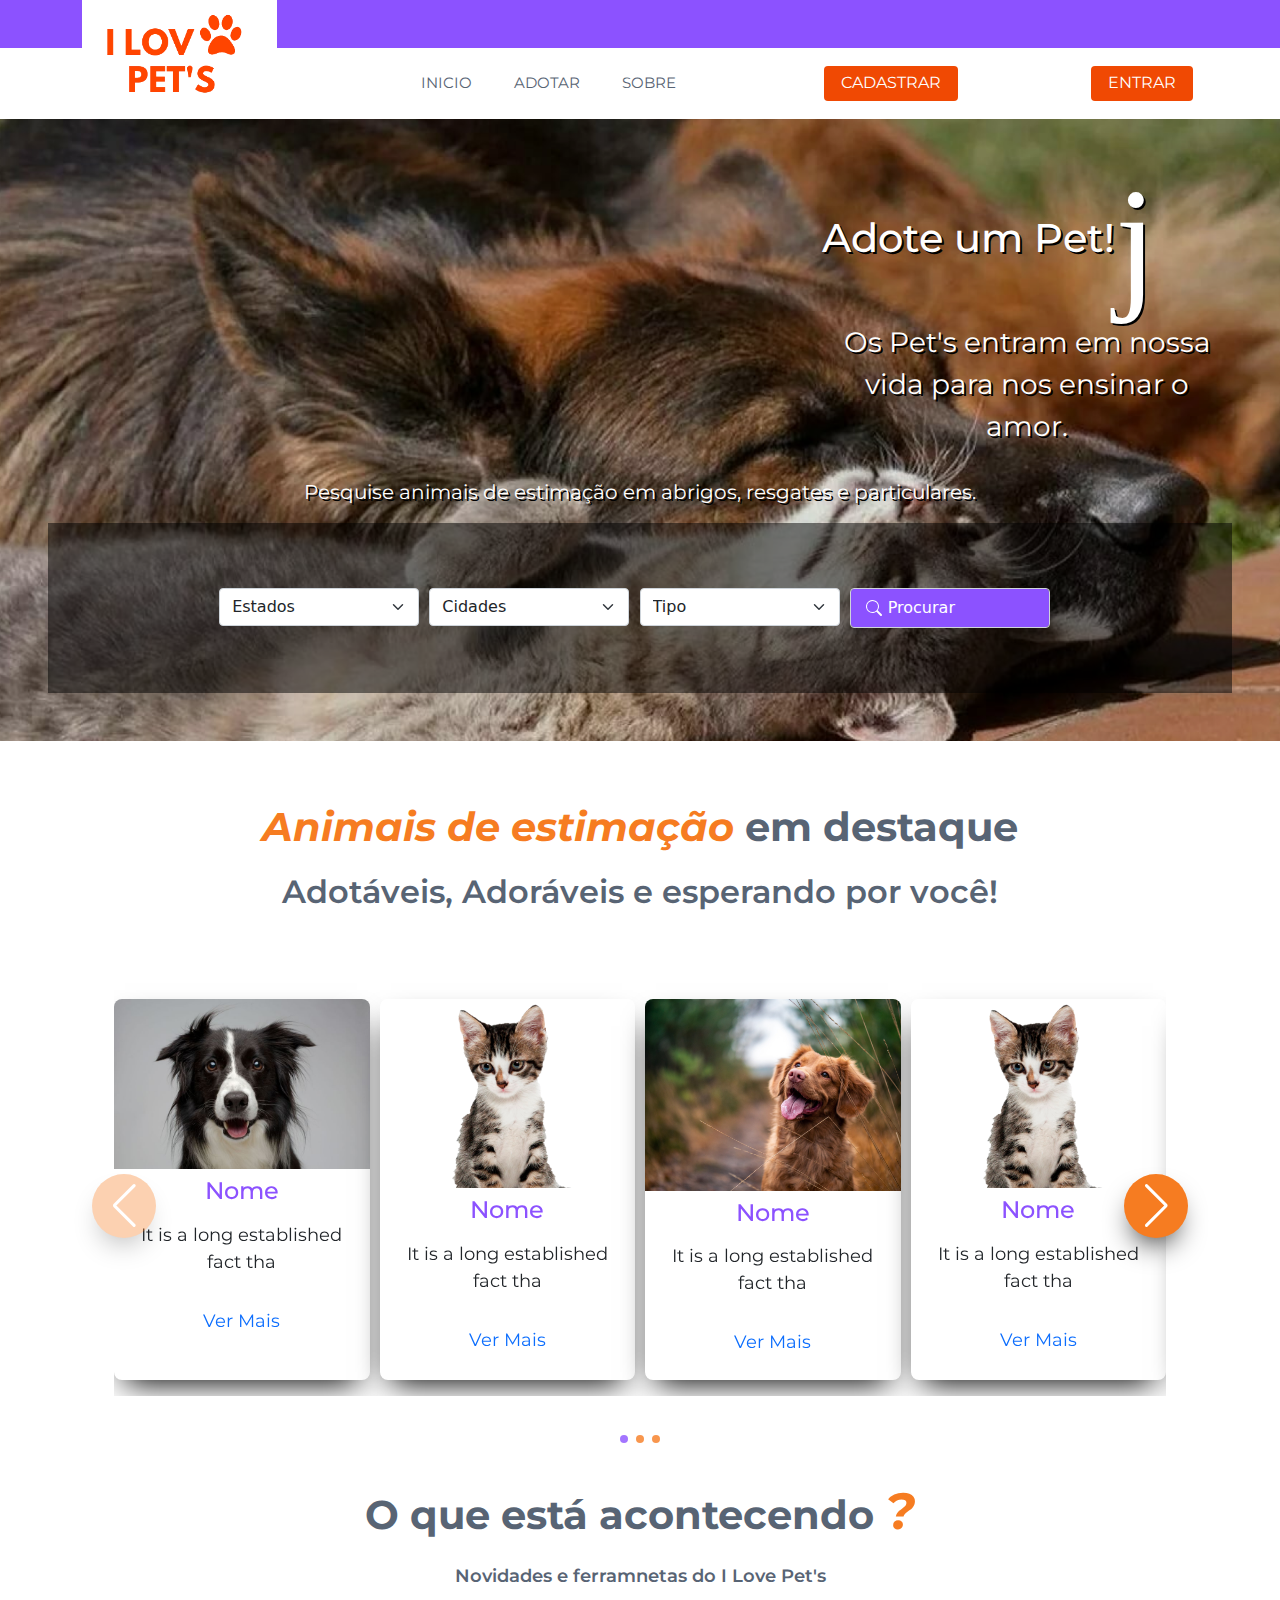
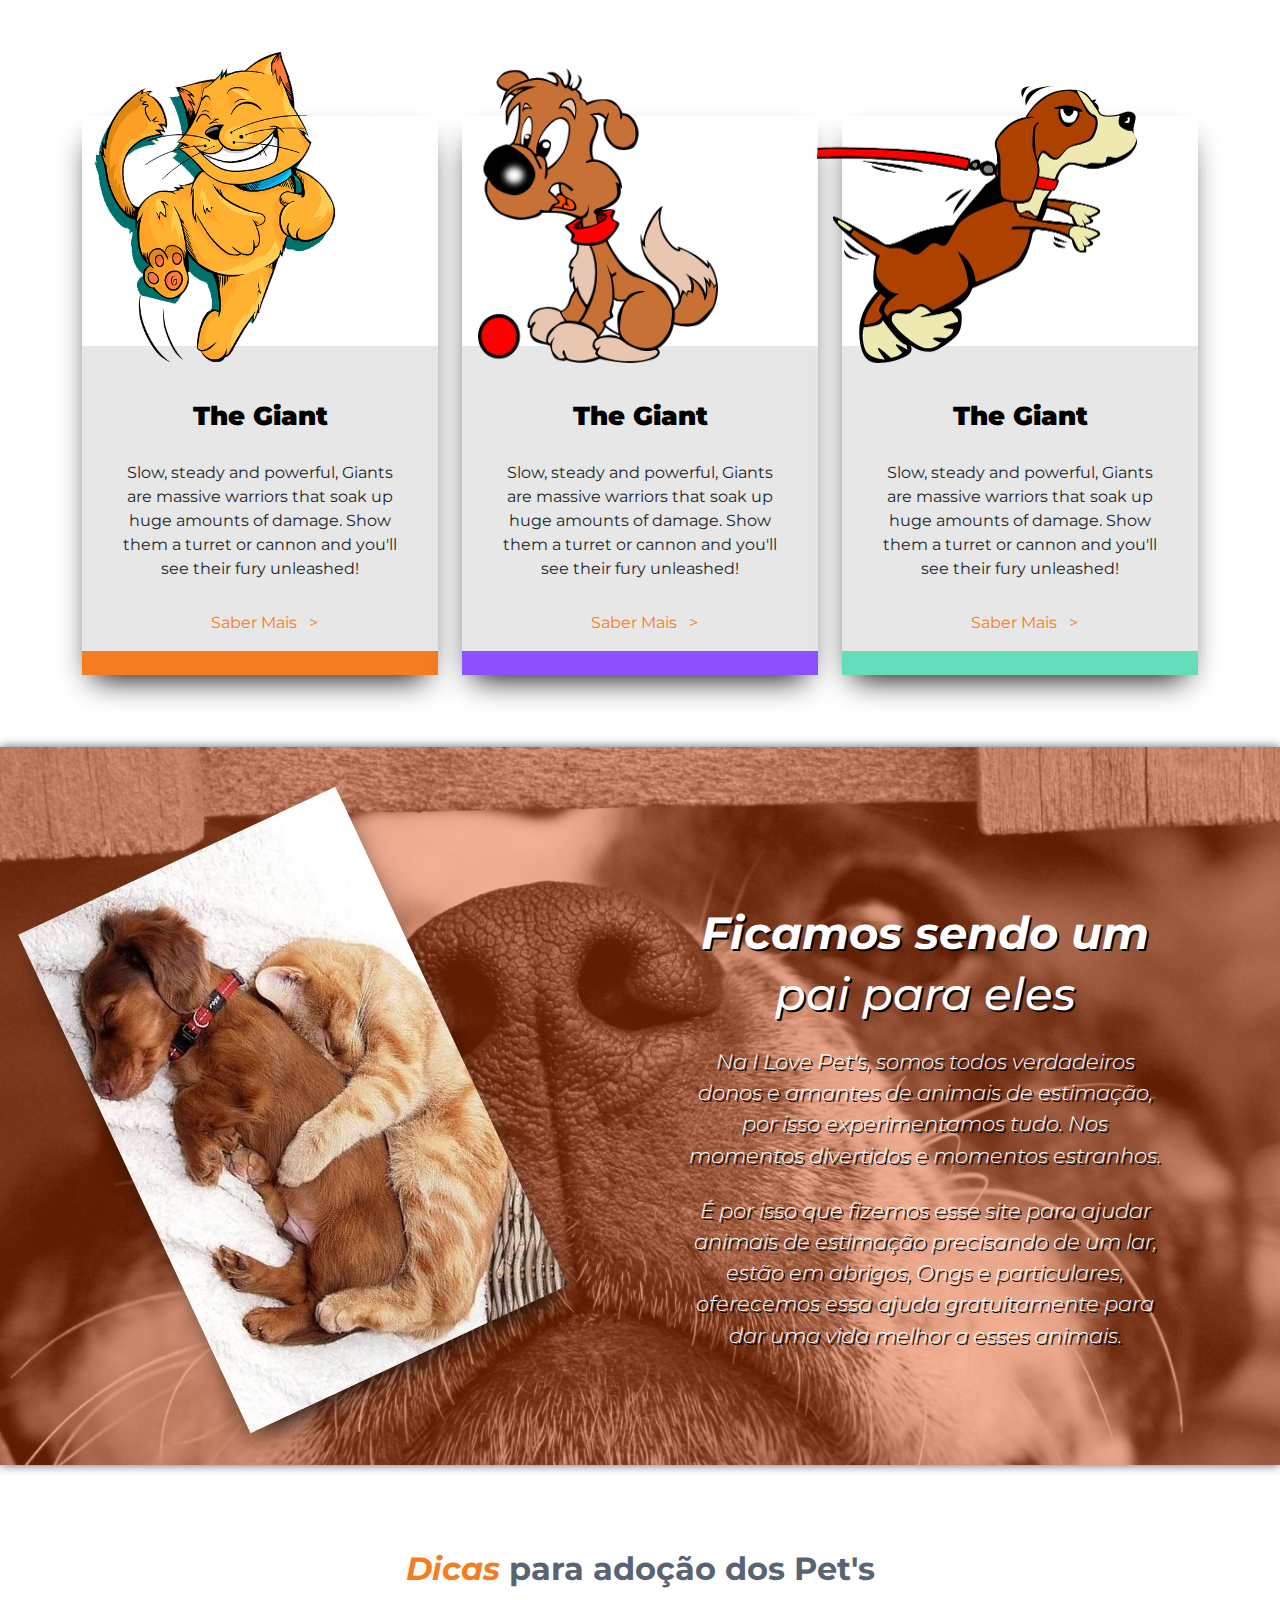
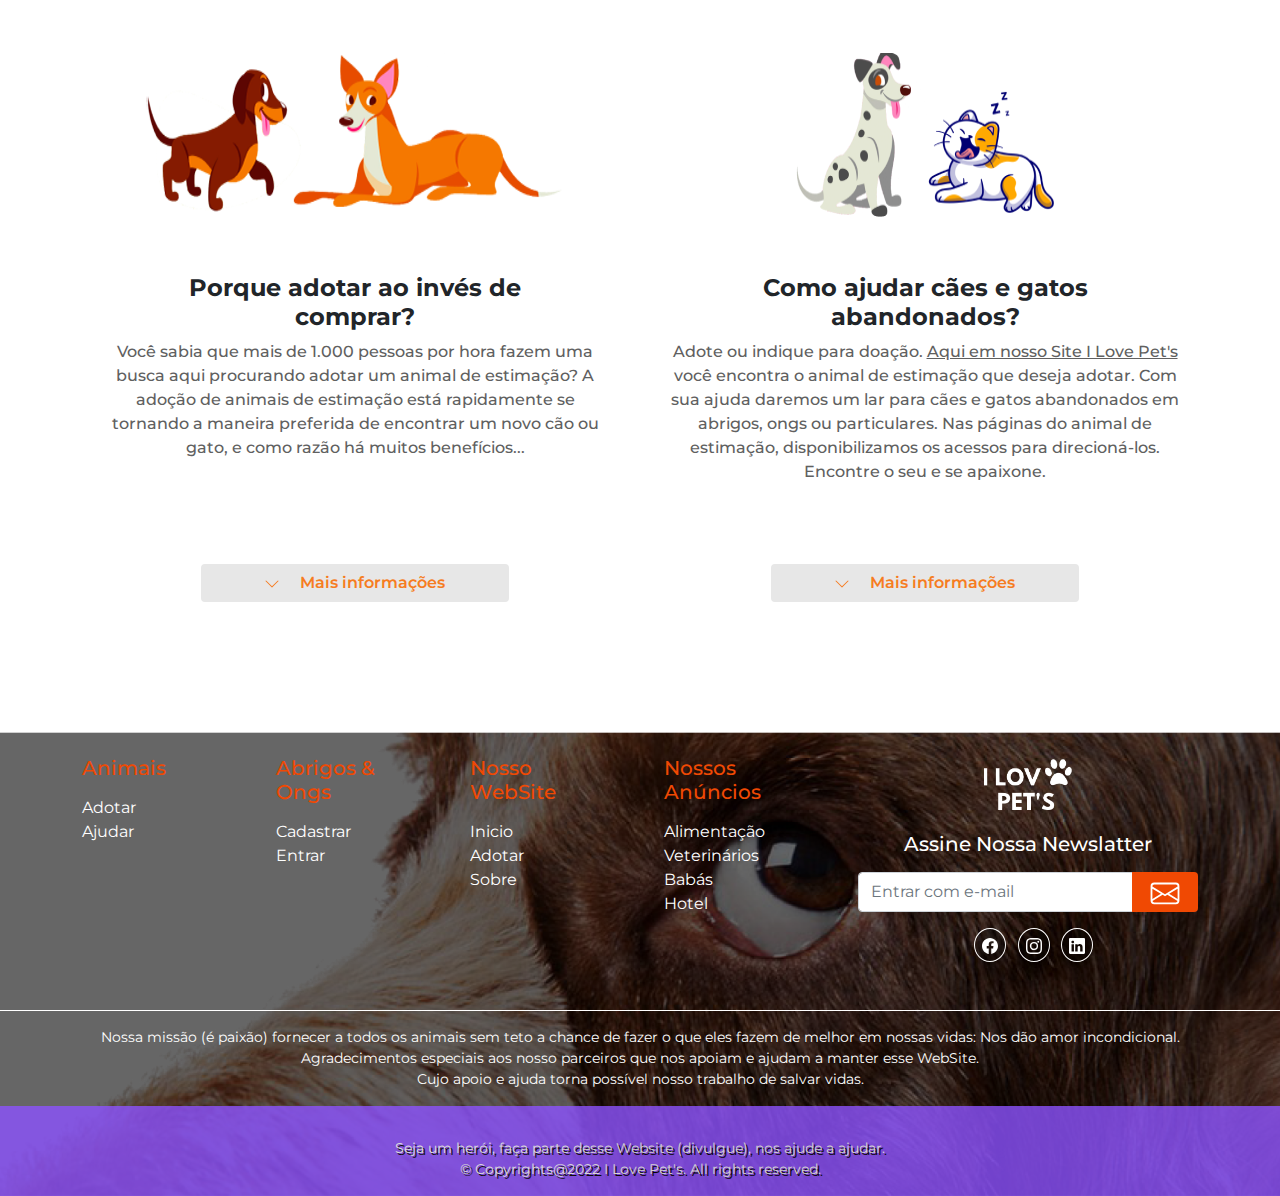
==== index.html @ 6ea749d3 "image backgraund banner-inf" ====
<!DOCTYPE html>
<html lang="pt-br">
<head>
    <meta charset="UTF-8">
    <meta http-equiv="X-UA-Compatible" content="IE=edge">
    <meta name="viewport" content="width=device-width, initial-scale=1.0">
    <title>Pet I Love</title>
    <link rel="stylesheet" href="./css/bootstrap.css">
    <link rel="stylesheet" href="./swiper-css/swiper-bundle.min.css">
    <link rel="stylesheet" href="./scss/adote.css">
    
</head>

<body>
    <div class="top-menu">
        <div class="menu">
            <div class="container container-menu">
                <a class="logo" href="">
                    <img class="img" src="./imagem/nav-img/logocor.png" alt="Pet's Love">
                </a>
    
                <ul class="nav nav-menu">
                    <li class="nav-item">
                        <a class="nav-link" href="index.html">INICIO</a>
                    </li>
                    <li class="nav-item">
                        <a class="nav-link" href="adotar.html">ADOTAR</a>
                    </li>
                    <li class="nav-item">
                        <a class="nav-link" href="about.html">SOBRE</a>
                    </li>
                </ul>
                <ul class="btn-cadastrar nav nav-login">
                    <li class="nav-item">
                        <a class="nav-link btn-e btn" href="sign-uplogin.html">
                            CADASTRAR
                        </a>
                    </li>
                </ul>
    
                <ul class="nav nav-login">
                    <li class="nav-item">
                        <a class="nav-link btn-e btn" href="in-sign.html">
                            <span class="icon text">
                                <svg xmlns="http://www.w3.org/2000/svg" width="16" height="16" fill="currentColor" class="bi bi-person-fill" viewBox="0 0 16 16">
                                    <path d="M3 14s-1 0-1-1 1-4 6-4 6 3 6 4-1 1-1 1H3zm5-6a3 3 0 1 0 0-6 3 3 0 0 0 0 6z"/>
                                  </svg>
                            </span>ENTRAR
                        </a>
                    </li>
                    <li class="nav-item nav-item-menu-mobile">
                        <button class="btn-sidebar btn btn-primary" type="button" data-bs-toggle="offcanvas" data-bs-target="#MainMenuMobile" aria-controls="MainMenuMobile">
                            <svg xmlns="http://www.w3.org/2000/svg" width="16" height="16" fill="currentColor" class="bi bi-list" viewBox="0 0 16 16">
                                <path fill-rule="evenodd" d="M2.5 12a.5.5 0 0 1 .5-.5h10a.5.5 0 0 1 0 1H3a.5.5 0 0 1-.5-.5zm0-4a.5.5 0 0 1 .5-.5h10a.5.5 0 0 1 0 1H3a.5.5 0 0 1-.5-.5zm0-4a.5.5 0 0 1 .5-.5h10a.5.5 0 0 1 0 1H3a.5.5 0 0 1-.5-.5z"/>
                            </svg>
                        </button>
                    </li>
                </ul>
            </div>
        </div>
    </div>

    <div class="offcanvas offcanvas-start" tabindex="-1" id="MainMenuMobile" aria-labelledby="MainMenuMobileLabel">
        <div class="offcanvas-header">
          <h5 class="offcanvas-title" id="MainMenuMobileLabel">
            <a class="logo" href="">
                <img class="sidebar-img" src="./imagem/nav-img/logocor.png" alt="Pet's Love">
            </a>
          </h5>
          <button type="button" class="btn-close" data-bs-dismiss="offcanvas" aria-label="Close"></button>
        </div>
        <div class="sidebar-nav">
            <nav class="navbar nav-sidebar">
                <div class="container-sidebar">
                    <ul class="sidebar-menu">
                        <li><a class="dropdown-item" href="index.html">INICIO</a></li>
                        <li><a class="dropdown-item" href="adotar.html">ADOTAR</a></li>
                        <li><a class="dropdown-item" href="about.html">SOBRE</a></li>
                        <li><a class="dropdown-item" href="in-sign.html">ENTRAR</a></li>    
                    </ul>
                </div>
            </nav>
        </div> 
    </div>

    <div class="banner-top container-fluid p-5 jumbotron text-center" style="background-image: url('./imagem/banner-top-img/background-banner-top.png');"> 
        <div class="banner-top-title">
            <div class="title-top">
                <div class="banner-title">
                    <h1>Adote um Pet!</h1>
                </div>
                <div class="dog">
                    j
                </div>
            </div>
            <div class="banner-text">
                <p>Os Pet's entram em nossa <br> vida para nos ensinar o amor.</p>
            </div>
        </div>
        <div class="banner-top-msg">
            <p>Pesquise animais de estimação em abrigos, resgates e particulares.</p>
        </div>
        <div class="banner-top-nav-pesquisa">
            <form class="form-inline my-2 my-lg-0">  
                <div class="banner-top-buttom input-group">
                    <div class="select">
                        <select class="form-select" aria-label="Default select example">
                            <option selected>Estados</option>
                            <option value="1">One</option>
                            <option value="2">Two</option>
                            <option value="3">Three</option>
                        </select>
                    </div>
                    <div class="select">
                        <select class="form-select" aria-label="Default select example">
                            <option selected>Cidades</option>
                            <option value="1">One</option>
                            <option value="2">Two</option>
                            <option value="3">Three</option>
                        </select>
                    </div>
                    <div class="select">
                        <select class="form-select" aria-label="Default select example">
                            <option selected>Tipo</option>
                            <option value="1">One</option>
                            <option value="2">Two</option>
                            <option value="3">Three</option>
                        </select>    
                    </div> 
                    <div class="select">
                        <div class="search">
                            <i class="fa fa-search">
                                <svg xmlns="http://www.w3.org/2000/svg" width="16" height="16" fill="currentColor" class="bi bi-search" viewBox="0 0 16 16">
                                <path d="M11.742 10.344a6.5 6.5 0 1 0-1.397 1.398h-.001c.03.04.062.078.098.115l3.85 3.85a1 1 0 0 0 1.415-1.414l-3.85-3.85a1.007 1.007 0 0 0-.115-.1zM12 6.5a5.5 5.5 0 1 1-11 0 5.5 5.5 0 0 1 11 0z"/>
                                </svg>
                            </i>
                            <input type="text color-text" class="form-control search-input" placeholder="Procurar">
                        </div>  
                    </div>       
                </div>
            </form>
        </div>       
    </div>

    <main class="main-carousel">
        <div class="container">
            <div class="carousel-title-top">
                <span class="carousel-color-one">Animais de estimação 
                    <span class="carousel-color-two">em destaque</span>
                </span>
                <h2 class="carousel-color-three">Adotáveis, Adoráveis e esperando por você!</h2>
            </div>
            <div class="container-carousel">
                <div class="swiper-container">
                    <div class="swiper-wrapper">
                        <div class="swiper-slide">
                            <div class="card-image">
                                <img src="./imagem/carousel-img/doo.jpg" alt="">
                            </div>
                            <div class="card-description">
                                <div class="card-title">
                                    <h4>Nome</h4>
                                </div>
                                <div class="card-text">
                                    <p>It is a long established fact tha</p>
                                </div>
                                <div class="card-link">
                                    <a href="detail-dog.html">Ver Mais</a>
                                </div>
                            </div>
                        </div>
                        <div class="swiper-slide">
                            <div class="card-image">
                                <img src="./imagem/carousel-img/gatito.png" alt="">
                            </div>
                            <div class="card-description">
                                <div class="card-title">
                                    <h4>Nome</h4>
                                </div>
                                <div class="card-text">
                                    <p>It is a long established fact tha</p>
                                </div>
                                <div class="card-link">
                                    <a href="detail-dog.html">Ver Mais</a>
                                </div>
                            </div>
                        </div>
                        <div class="swiper-slide">
                            <div class="card-image">
                                <img src="./imagem/carousel-img/jamie.jpg" alt="">
                            </div>
                            <div class="card-description">
                                <div class="card-title">
                                    <h4>Nome</h4>
                                </div>
                                <div class="card-text">
                                    <p>It is a long established fact tha</p>
                                </div>
                                <div class="card-link">
                                    <a href="detail-dog.html">Ver Mais</a>
                                </div>
                            </div>
                        </div>
                        <div class="swiper-slide">
                            <div class="card-image">
                                <img src="./imagem/carousel-img/gatito.png" alt="">
                            </div>
                            <div class="card-description">
                                <div class="card-title">
                                    <h4>Nome</h4>
                                </div>
                                <div class="card-text">
                                    <p>It is a long established fact tha</p>
                                </div>
                                <div class="card-link">
                                    <a href="detail-dog.html">Ver Mais</a>
                                </div>
                            </div>
                        </div>
                        <div class="swiper-slide">
                            <div class="card-image">
                                <img src="./imagem/carousel-img/doo.jpg" alt="">
                            </div>
                            <div class="card-description">
                                <div class="card-title">
                                    <h4>Nome</h4>
                                </div>
                                <div class="card-text">
                                    <p>It is a long established fact tha</p>
                                </div>
                                <div class="card-link">
                                    <a href="detail-dog.html">Ver Mais</a>
                                </div>
                            </div>
                        </div>
                        <div class="swiper-slide">
                            <div class="card-image">
                                <img src="./imagem/carousel-img/gatito.png" alt="">
                            </div>
                            <div class="card-description">
                                <div class="card-title">
                                    <h4>Nome</h4>
                                </div>
                                <div class="card-text">
                                    <p>It is a long established fact tha</p>
                                </div>
                                <div class="card-link">
                                    <a href="detail-dog.html">Ver Mais</a>
                                </div>
                            </div>
                        </div>
                    </div>
                <div class="swiper-pagination"></div>
                <div class="swiper-button-next">
                    <i class="fas fa-chevron-circle-right arrow-icon"></i>
                </div>
                <div class="swiper-button-prev">
                    <i class="fas fa-chevron-circle-left arrow-icon"></i>
                </div>
                </div>
            </div>
        </div>
    </main>

    <div class="container-blog container-fluid">
        <div class="blog-titles container-sm">
            <span class="blog-text-one card-title">O que está acontecendo 
                <span class="blog-text-two">?</span>
            </span>
            <h2 class="blog-text-three card-title">Novidades e ferramnetas do I Love Pet's</h2>
        </div>
        
        <div class="container">
            <div class="row d-flex justify-content-center">
                <div class="col-12 col-sm-6 col-md-4">
                    <div class="wrapper">
                      <div class="card_g card border-0">
                        <div class="card__image card__image-one">
                            <img src="./imagem/blog-img/catttt.png" alt="" />
                        </div>
                        <div class="card-body">
                            <div class="card-name card-title">The Giant</div>
                            <div class="card-description card-text">
                              Slow, steady and powerful, Giants are massive warriors that soak up huge amounts of damage. Show them a turret or cannon and you'll see their fury unleashed!
                            </div>
                            <div class="card-link">
                                <a href="">Saber Mais</a>
                                <a href="">></a>
                            </div>
                        </div>
                        <div class="blog-footer-one"></div>
                      </div>
                    </div>
                </div>
                <div class="col-12 col-sm-6 col-md-4">
                    <div class="wrapper">
                      <div class="card_g card border-0">
                        <div class="card__image card__image-two">
                            <img src="./imagem/blog-img/dogbol.png" alt="" />
                        </div>
                        <div class="card-body">
                            <div class="card-name card-title">The Giant</div>
                            <div class="card-description card-text">
                              Slow, steady and powerful, Giants are massive warriors that soak up huge amounts of damage. Show them a turret or cannon and you'll see their fury unleashed!
                            </div>
                            <div class="card-link">
                                <a href="">Saber Mais</a> 
                                <a href="">></a>
                            </div>
                        </div>
                        <div class="blog-footer-two"></div>
                      </div>
                    </div>
                </div>
                <div class="col-12 col-sm-6 col-md-4">
                    <div class="wrapper">
                      <div class="card_g card border-0">
                        <div class="card__image card__image-three">
                            <img src="./imagem/blog-img/dogpass.png" alt="" />
                        </div>
                        <div class="card-body">
                            <div class="card-name card-title">The Giant</div>
                            <div class="card-description card-text">
                              Slow, steady and powerful, Giants are massive warriors that soak up huge amounts of damage. Show them a turret or cannon and you'll see their fury unleashed!
                            </div>
                            <div class="card-link">
                                <a href="">Saber Mais</a>
                                <a href="">></a>
                            </div>
                        </div>
                        <div class="blog-footer-three"></div>
                      </div>
                    </div>
                </div>
            </div>        
        </div>
    </div>

    <div class="bannerinf container-fluid" style="background-image: url('./imagem/bannerinf-img/Group-2.png');">
        <div class="container">
            <div class="row">
                <div class="col-6 p-5">
                    <img src="./imagem/bannerinf-img/dog-catt.jpg" class="bannerinf-img img-fluid" alt="">
                </div>
                <div class="text-right col-6 p-5">
                    <h1 class="text-h1">Ficamos sendo um</h1>
                    <h2 class="text-h2">pai para eles</h2>
                    <p class="text-p">Na I Love Pet's, somos todos verdadeiros donos e
                        amantes de animais de estimação, por isso experimentamos tudo. 
                        Nos momentos divertidos e momentos estranhos.
                    </p>
                    <p class="text-p">É por isso que fizemos esse site para ajudar
                        animais de estimação precisando de um lar, estão em abrigos,
                        Ongs e particulares, oferecemos essa ajuda gratuitamente para dar
                        uma vida melhor a esses animais.
                    </p>
                </div>
            </div>
        </div>
    </div>

    <!--dicas-->
    <div class="page-dicas container-fluid">
        <div class="container">
            <div class="dicas-title">
                <span class="dicas-color-one">Dicas 
                    <span class="dicas-color-two">para adoção dos Pet's</span>
                </span>
            </div>
            <div class="row">
                <div class="dicas-card col-sm-6">
                    <div class="card border-0">
                        <div class="div-images">
                            <img src="./imagem/dicas/img-dicas-one.png" class="div-image card-img-top" alt="...">
                        </div>
                      <div class="card-body text-center">
                        <h5 class="card-title text-center">Porque adotar ao invés de<br> comprar?</h5>
                        <p class="card-text text-center">Você sabia que mais de 1.000 pessoas por hora
                             fazem uma busca aqui procurando adotar um animal de estimação? A adoção
                              de animais de estimação está rapidamente se tornando a maneira preferida de encontrar um novo cão 
                             ou gato, e como razão há muitos benefícios...
                        </p>
                        <button type="button" class="dicas-btn btn gap-2 col-6 mx-auto">
                            <span class="btn-label">
                                <i class="bi bi-chevron-down">
                                    <svg xmlns="http://www.w3.org/2000/svg" width="16" height="16" fill="currentColor" class="bi bi-chevron-down" viewBox="0 0 16 16">
                                        <path fill-rule="evenodd" d="M1.646 4.646a.5.5 0 0 1 .708 0L8 10.293l5.646-5.647a.5.5 0 0 1 .708.708l-6 6a.5.5 0 0 1-.708 0l-6-6a.5.5 0 0 1 0-.708z"/>
                                    </svg>
                                </i>
                            </span>
                            Mais informações
                        </button>
                      </div>
                    </div>
                </div>
                <div class="dicas-card col-sm-6">
                  <div class="card border-0">
                    <div class="div-images">
                        <img src="./imagem/dicas/img-dicas-two.png" class="div-image card-img-top" alt="...">
                    </div>
                    <div class="card-body text-center">
                      <h5 class="card-title text-center">Como ajudar cães e gatos<br> abandonados?</h5>
                      <p class="card-text text-center">Adote ou indique para doação. <u>Aqui em nosso Site 
                        I Love Pet's</u> você encontra o animal de estimação que deseja adotar. Com sua
                        ajuda daremos um lar para cães e gatos abandonados em abrigos, ongs ou particulares.
                         Nas páginas do animal de estimação, disponibilizamos os acessos para direcioná-los.
                         Encontre o seu e se apaixone.
                      </p>
                      <button type="button" class="dicas-btn btn gap-2 col-6 mx-auto">
                            <span class="btn-label">
                                <i class="bi bi-chevron-down">
                                    <svg xmlns="http://www.w3.org/2000/svg" width="16" height="16" fill="currentColor" class="bi bi-chevron-down" viewBox="0 0 16 16">
                                        <path fill-rule="evenodd" d="M1.646 4.646a.5.5 0 0 1 .708 0L8 10.293l5.646-5.647a.5.5 0 0 1 .708.708l-6 6a.5.5 0 0 1-.708 0l-6-6a.5.5 0 0 1 0-.708z"/>
                                    </svg>
                                </i>
                            </span>
                            Mais informações
                      </button>
                    </div>
                  </div>
                </div>
            </div>
        </div>
    </div>

    <!--footer-->
    <footer class="footer-container container-fluid">
        <div class="container py-4">
            <div class="row gy-4 gx-5">
                <div class="col-lg-2 col-md-6 col-sm col">
                    <h5 class="footer-text-white mb-3">Animais</h5>
                    <ul class="list-unstyled text-muted">
                        <li><a href="adotar.html" class="text-decoration-none">Adotar</a></li>
                        <li><a href="#" class="text-decoration-none">Ajudar</a></li>
                    </ul>
                </div>
                <div class="col-lg-2 col-md-6 col-sm col">
                    <h5 class="footer-text-white mb-3">Abrigos & Ongs</h5>
                    <ul class="list-unstyled text-muted">
                        <li><a href="sign-uplogin.html" class="text-decoration-none">Cadastrar</a></li>
                        <li><a href="in-sign.html" class="text-decoration-none">Entrar</a></li>
                    </ul>
                </div>
                <div class="col-lg-2 col-md-6 col-sm col">
                    <h5 class="footer-text-white mb-3">Nosso WebSite</h5>
                    <ul class="list-unstyled text-muted">
                        <li><a href="index.html" class="text-decoration-none">Inicio</a></li>
                        <li><a href="adotar.html" class="text-decoration-none">Adotar</a></li>
                        <li><a href="about.html" class="text-decoration-none">Sobre</a></li>
                    </ul>
                </div>
                <div class="col-lg-2 col-md-6 col-sm col">
                    <h5 class="footer-text-white mb-3">Nossos Anúncios</h5>
                    <ul class="list-unstyled text-muted">
                        <li><a href="#" class="text-decoration-none">Alimentação</a></li>
                        <li><a href="#" class="text-decoration-none">Veterinários</a></li>
                        <li><a href="#" class="text-decoration-none">Babás</a></li>
                        <li><a href="#" class="text-decoration-none">Hotel</a></li>
                    </ul>
                </div>
                <div class="Newsletter col-lg-4 col-md-6">
                    <div class="text-center">
                        <a class="logo" href="">
                            <img class="newsletter-logo img" src="./imagem/footer/logo.png" alt="Pet's Love">
                        </a>
                        <h5 class="text-h5-newsletter text-white mb-3">Assine Nossa Newslatter</h5>
                    </div>
                    <form action="#">
                        <div class="input-group mb-3">
                            <input class="form-control" type="text" placeholder="Entrar com e-mail" aria-label="Entrar com e-mail" aria-describedby="button-addon2">
                            <button class="btn footer-btn-primary" id="button-addon2" type="button"><i class="icon-envelope bi bi-envelope"><svg xmlns="http://www.w3.org/2000/svg" width="16" height="16" fill="currentColor" class="bi bi-envelope" viewBox="0 0 16 16">
                                <path d="M0 4a2 2 0 0 1 2-2h12a2 2 0 0 1 2 2v8a2 2 0 0 1-2 2H2a2 2 0 0 1-2-2V4Zm2-1a1 1 0 0 0-1 1v.217l7 4.2 7-4.2V4a1 1 0 0 0-1-1H2Zm13 2.383-4.708 2.825L15 11.105V5.383Zm-.034 6.876-5.64-3.471L8 9.583l-1.326-.795-5.64 3.47A1 1 0 0 0 2 13h12a1 1 0 0 0 .966-.741ZM1 11.105l4.708-2.897L1 5.383v5.722Z"/>
                              </svg></i>
                            </button>
                        </div>
                    </form>
                    <section class="row mb-4">
                        <div class="d-flex align-items-center justify-content-center ">
                            <!-- Facebook -->
                            <div class="btn-social d-flex justify-content-center">
                                <a class="m-1" href="#!" role="button"
                                  ><i class="bi bi-facebook"><svg xmlns="http://www.w3.org/2000/svg" width="16" height="16" fill="currentColor" class="bi bi-facebook" viewBox="0 0 16 16">
                                    <path d="M16 8.049c0-4.446-3.582-8.05-8-8.05C3.58 0-.002 3.603-.002 8.05c0 4.017 2.926 7.347 6.75 7.951v-5.625h-2.03V8.05H6.75V6.275c0-2.017 1.195-3.131 3.022-3.131.876 0 1.791.157 1.791.157v1.98h-1.009c-.993 0-1.303.621-1.303 1.258v1.51h2.218l-.354 2.326H9.25V16c3.824-.604 6.75-3.934 6.75-7.951z"/>
                                  </svg></i>
                                </a>
                            </div>
                            <!-- Instagram -->
                            <div class="btn-social d-flex justify-content-center">
                                <a class="m-1" href="#!" role="button"
                                  ><i class="bi bi-instagram"><svg xmlns="http://www.w3.org/2000/svg" width="16" height="16" fill="currentColor" class="bi bi-instagram" viewBox="0 0 16 16">
                                    <path d="M8 0C5.829 0 5.556.01 4.703.048 3.85.088 3.269.222 2.76.42a3.917 3.917 0 0 0-1.417.923A3.927 3.927 0 0 0 .42 2.76C.222 3.268.087 3.85.048 4.7.01 5.555 0 5.827 0 8.001c0 2.172.01 2.444.048 3.297.04.852.174 1.433.372 1.942.205.526.478.972.923 1.417.444.445.89.719 1.416.923.51.198 1.09.333 1.942.372C5.555 15.99 5.827 16 8 16s2.444-.01 3.298-.048c.851-.04 1.434-.174 1.943-.372a3.916 3.916 0 0 0 1.416-.923c.445-.445.718-.891.923-1.417.197-.509.332-1.09.372-1.942C15.99 10.445 16 10.173 16 8s-.01-2.445-.048-3.299c-.04-.851-.175-1.433-.372-1.941a3.926 3.926 0 0 0-.923-1.417A3.911 3.911 0 0 0 13.24.42c-.51-.198-1.092-.333-1.943-.372C10.443.01 10.172 0 7.998 0h.003zm-.717 1.442h.718c2.136 0 2.389.007 3.232.046.78.035 1.204.166 1.486.275.373.145.64.319.92.599.28.28.453.546.598.92.11.281.24.705.275 1.485.039.843.047 1.096.047 3.231s-.008 2.389-.047 3.232c-.035.78-.166 1.203-.275 1.485a2.47 2.47 0 0 1-.599.919c-.28.28-.546.453-.92.598-.28.11-.704.24-1.485.276-.843.038-1.096.047-3.232.047s-2.39-.009-3.233-.047c-.78-.036-1.203-.166-1.485-.276a2.478 2.478 0 0 1-.92-.598 2.48 2.48 0 0 1-.6-.92c-.109-.281-.24-.705-.275-1.485-.038-.843-.046-1.096-.046-3.233 0-2.136.008-2.388.046-3.231.036-.78.166-1.204.276-1.486.145-.373.319-.64.599-.92.28-.28.546-.453.92-.598.282-.11.705-.24 1.485-.276.738-.034 1.024-.044 2.515-.045v.002zm4.988 1.328a.96.96 0 1 0 0 1.92.96.96 0 0 0 0-1.92zm-4.27 1.122a4.109 4.109 0 1 0 0 8.217 4.109 4.109 0 0 0 0-8.217zm0 1.441a2.667 2.667 0 1 1 0 5.334 2.667 2.667 0 0 1 0-5.334z"/>
                                  </svg></i>
                                </a>
                            </div>
                            <!-- Linkedin -->
                            <div class="btn-social d-flex justify-content-center">
                                <a class="m-1" href="#!" role="button"
                                  ><i class="bi bi-linkedin"><svg xmlns="http://www.w3.org/2000/svg" width="16" height="16" fill="currentColor" class="bi bi-linkedin" viewBox="0 0 16 16">
                                    <path d="M0 1.146C0 .513.526 0 1.175 0h13.65C15.474 0 16 .513 16 1.146v13.708c0 .633-.526 1.146-1.175 1.146H1.175C.526 16 0 15.487 0 14.854V1.146zm4.943 12.248V6.169H2.542v7.225h2.401zm-1.2-8.212c.837 0 1.358-.554 1.358-1.248-.015-.709-.52-1.248-1.342-1.248-.822 0-1.359.54-1.359 1.248 0 .694.521 1.248 1.327 1.248h.016zm4.908 8.212V9.359c0-.216.016-.432.08-.586.173-.431.568-.878 1.232-.878.869 0 1.216.662 1.216 1.634v3.865h2.401V9.25c0-2.22-1.184-3.252-2.764-3.252-1.274 0-1.845.7-2.165 1.193v.025h-.016a5.54 5.54 0 0 1 .016-.025V6.169h-2.4c.03.678 0 7.225 0 7.225h2.4z"/>
                                  </svg></i>
                                </a>
                            </div>

                        </div>
                    </section>
                </div>
            </div>
        </div>
        <div class="linha-footer"></div>
        <p class="text-linha-footer small text-muted text-center">Nossa missão (é paixão) fornecer a todos os animais sem teto
            a chance de fazer o que eles fazem de melhor em nossas vidas: Nos dão amor incondicional.
            <br>Agradecimentos especiais aos nosso parceiros que nos apoiam e ajudam a manter esse WebSite.
            <br>Cujo apoio e ajuda torna possível nosso trabalho de salvar vidas.
        </p>
        <div class="faixa-footer footer-copyright text-center py-3">
            <p class="faixa-text-1 small text-muted">Seja um herói, faça parte desse Website (divulgue), nos ajude a ajudar.</p>
            <p class="faixa-text-2 small text-muted mb-0">&copy; Copyrights@2022 I Love Pet's. All rights reserved.</p>
        </div>
    </footer>
    
        

    
    <script src="./js/bootstrap.bundle.min.js"></script>
    <script src="./swiper-js/swiper-bundle.min.js"></script>
    <script src="./swiper-js/carousel.js"></script>
    
</body>

</html>
---- scss/adote.css ----
/*Tema*/
@import url("https://fonts.googleapis.com/css2?family=Montserrat:wght@300;400;500;600;700;800;900&display=swap");
h6,
.h6,
h5,
.h5,
h4,
.h4,
h3,
.h3,
h2,
.h2,
h1,
.h1,
p,
span,
a,
option,
button {
  font-family: "Montserrat", sans-serif !important;
}

/*Components*/
/*Home*/
.top-menu {
  background-color: #FFFFFF;
  position: relative;
  font-family: "Montserrat";
  font-size: 15px;
  font-weight: 400;
  background-color: #8C52FF;
  padding-top: 3rem;
}
.top-menu .menu {
  background-color: #fff;
}
.top-menu .menu .container-menu {
  display: flex;
  flex-direction: row;
  justify-content: space-between;
  align-content: center;
}
.top-menu .menu .container-menu .logo {
  width: -webkit-max-content;
  width: -moz-max-content;
  width: max-content;
  margin-top: -50px;
  background-color: #fff;
}
.top-menu .menu .container-menu .logo img {
  height: auto;
  width: 195px;
}
.top-menu .menu .container-menu .nav {
  padding: 1rem 0;
  align-items: center;
}
.top-menu .menu .container-menu .nav .nav-link {
  color: #586474;
  margin: 0 5px;
}
.top-menu .menu .container-menu .nav .nav-link.btn {
  display: flex;
  flex-direction: row;
  align-items: center;
  justify-content: center;
}
.top-menu .menu .container-menu .nav .nav-link.btn.btn-e {
  background-color: #F04903;
  color: #FFFFFF;
  height: 35px;
}
.top-menu .menu .container-menu .nav .nav-link.btn.btn-e .icon {
  display: none;
}
.top-menu .menu .container-menu .nav.nav-login .nav-item-menu-mobile {
  display: none;
}
@media screen and (max-width: 992px) {
  .top-menu .menu .container-menu .nav-menu {
    display: none;
  }
  .top-menu .menu .container-menu .btn-cadastrar {
    display: none;
  }
  .top-menu .menu .container-menu .nav-login .nav-item-menu-mobile {
    display: block !important;
  }
}
@media screen and (max-width: 768px) {
  .top-menu .menu .container-menu {
    flex-direction: column;
    justify-content: center;
  }
  .top-menu .menu .container-menu .nav {
    justify-content: center;
  }
  .top-menu .menu .container-menu .nav .nav-item .icon {
    display: block !important;
  }
  .top-menu .menu .container-menu .nav .nav-item .text {
    display: none;
  }
  .top-menu .menu .container-menu .btn-cadastrar {
    display: none;
  }
  .top-menu .menu .container-menu .logo img {
    width: 130px;
  }
}

.btn-sidebar {
  background-color: #8C52FF !important;
  color: #FFFFFF;
  border-color: #8C52FF !important;
  width: 60px;
  height: 35px;
  padding: 5px;
  margin: 0 10px;
}

.offcanvas-start {
  background-image: linear-gradient(to right top, #e2e3e5, #e9eaeb, #f1f1f2, #f8f8f8, #ffffff);
}
.offcanvas-start .sidebar-img {
  width: 100px;
  height: auto;
}

.container-sidebar {
  margin-left: 10px;
}
.container-sidebar ul {
  list-style-type: none;
  list-style: none;
  margin: 0;
  padding: 0;
}
.container-sidebar ul .dropdown-item {
  border-radius: 6px;
}

.banner-top {
  height: auto;
  background-size: cover;
  background-position: center;
  background-repeat: no-repeat;
}
.banner-top .banner-top-title {
  color: #FFFFFF;
  height: auto;
  margin-left: auto;
  text-shadow: 2px 2px #000;
}
.banner-top .banner-top-title .title-top {
  display: flex;
  align-items: center;
  width: 410px;
  height: 150px;
  margin-left: auto;
}
.banner-top .banner-top-title .title-top .banner-title {
  font-size: 40px;
}
.banner-top .banner-top-title .title-top .dog {
  font-family: "doggon";
  font-size: 150px;
}
.banner-top .banner-top-title .banner-text {
  font-size: 28px;
  display: flex;
  margin-left: auto;
  width: 410px;
  height: 150px;
  align-items: center;
}
@media screen and (max-width: 768px) {
  .banner-top .banner-top-title .title-top, .banner-top .banner-top-title .banner-text {
    display: inline;
    font-size: large;
    align-items: center;
    width: 25em;
  }
}
@media screen and (max-width: 576px) {
  .banner-top .banner-top-title .title-top {
    display: inline;
    font-size: medium;
    align-items: center;
    width: 10em;
  }
  .banner-top .banner-top-title .dog {
    display: none;
  }
  .banner-top .banner-top-title .banner-text {
    display: none;
  }
}
.banner-top .banner-top-msg {
  color: #FFFFFF;
  font-size: 20px;
  margin-top: 10px;
  text-shadow: 2px 2px #000;
}
.banner-top .banner-top-nav-pesquisa {
  background-color: rgba(0, 0, 0, 0.5);
  display: flex;
  align-items: center;
  height: 170px;
  justify-content: center;
  margin: 0;
}
.banner-top .banner-top-nav-pesquisa .banner-top-buttom {
  display: flex;
  justify-content: center;
}
.banner-top .banner-top-nav-pesquisa .banner-top-buttom .select {
  margin-right: 0.7rem;
}
.banner-top .banner-top-nav-pesquisa .banner-top-buttom .form-select {
  width: 200px;
  flex: none;
}
.banner-top .banner-top-nav-pesquisa .banner-top-buttom .search {
  position: relative;
}
.banner-top .banner-top-nav-pesquisa .banner-top-buttom .search input {
  height: 40px;
  width: 200px;
  text-indent: 25px;
}
.banner-top .banner-top-nav-pesquisa .banner-top-buttom .search .fa-search {
  color: #FFFFFF;
  position: absolute;
  top: 8px;
  left: 16px;
}
.banner-top .banner-top-nav-pesquisa .banner-top-buttom .search-input {
  background-color: #8C52FF;
}
.banner-top .banner-top-nav-pesquisa .banner-top-buttom .search-input::-moz-placeholder {
  color: #FFFFFF;
}
.banner-top .banner-top-nav-pesquisa .banner-top-buttom .search-input:-ms-input-placeholder {
  color: #FFFFFF;
}
.banner-top .banner-top-nav-pesquisa .banner-top-buttom .search-input::placeholder {
  color: #FFFFFF;
}

.container-carousel {
  position: relative;
  max-width: 75rem;
  width: 100%;
  padding: 4rem 2rem;
  margin: 0 auto;
}

.main-carousel .carousel-title-top {
  text-align: center;
  margin-top: 3.5rem;
}
.main-carousel .carousel-title-top .carousel-color-one {
  font-size: 2.5rem;
  color: #F67C21;
  font-style: italic;
  font-weight: bold;
}
.main-carousel .carousel-title-top .carousel-color-two {
  color: #586474;
  font-style: normal;
  font-weight: bold;
}
.main-carousel .carousel-title-top .carousel-color-three {
  color: #586474;
  font-weight: 600;
  margin-top: 1rem;
}
.main-carousel .container-carousel .swiper-container {
  font-family: "MontSerrat";
  width: 100%;
  overflow: hidden;
  padding: 1rem 0;
}
.main-carousel .container-carousel .swiper-container .swiper-wrapper .swiper-slide {
  display: inline-block;
  border-radius: 8px;
  box-shadow: -1px 15px 30px -12px #000;
  height: auto !important;
}
.main-carousel .container-carousel .swiper-container .swiper-wrapper .swiper-slide .card-description .card-title {
  color: #8C52FF;
  padding-top: 0.5rem;
  text-align: center;
}
.main-carousel .container-carousel .swiper-container .swiper-wrapper .swiper-slide .card-description .card-text {
  padding: 0.5rem;
  text-align: center;
}
.main-carousel .container-carousel .swiper-container .swiper-wrapper .swiper-slide .card-description .card-link {
  padding: 0.5rem;
  text-align: center;
  margin-bottom: 1rem;
}
.main-carousel .container-carousel .swiper-container .swiper-wrapper .swiper-slide .card-description .card-link a {
  text-decoration: none;
}
.main-carousel .container-carousel .swiper-container .swiper-wrapper .swiper-slide .card-image img {
  display: block;
  position: relative;
  left: 0;
  bottom: 0;
  width: 100%;
  height: auto;
  -o-object-fit: cover;
     object-fit: cover;
  border-top-left-radius: 8px;
  border-top-right-radius: 8px;
}
.main-carousel .container-carousel .swiper-container .swiper-pagination-bullet {
  opacity: 0.8;
  background: #F67C21;
}
.main-carousel .container-carousel .swiper-container .swiper-pagination-bullet-active {
  background: #8C52FF;
}
.main-carousel .container-carousel .swiper-container .swiper-button-next,
.main-carousel .container-carousel .swiper-container .swiper-button-prev {
  background-color: #F67C21;
  color: #FFFFFF;
  width: 4rem;
  height: 4rem;
  border-radius: 50%;
  box-shadow: -1px 15px 30px -12px #000;
  margin-top: -1rem;
  outline: none;
}

.container-blog {
  position: relative;
}
.container-blog .blog-titles {
  font-family: "MontSerrat";
  text-align: center;
  margin-top: 0.8rem;
}
.container-blog .blog-titles .blog-text-one {
  font-size: 2.5rem;
  color: #586474;
  font-style: normal;
  font-weight: bold;
}
.container-blog .blog-titles .blog-text-one .blog-text-two {
  color: #F67C21;
  font-style: italic;
  font-size: 3.2rem;
  font-weight: bold;
}
.container-blog .blog-titles .blog-text-three {
  color: #586474;
  font-size: large;
  font-weight: 600;
  margin-top: 1rem;
}
.container-blog .slide-container {
  display: flex;
  justify-content: center;
  width: 100%;
  overflow: hidden;
  padding: 1rem 0;
  text-align: center;
}
.container-blog .wrapper {
  display: inline-block;
  padding-top: 40px;
  padding-bottom: 40px;
}
.container-blog .wrapper:focus {
  outline: 0;
}
.container-blog .card_g {
  background: #E7E7E7;
  position: relative;
  display: inline-block;
  width: 100%;
  height: auto;
  display: inline-block;
  margin-right: 0.7rem;
  margin-top: 5rem;
  text-align: center;
  box-shadow: -1px 15px 30px -12px #000;
  z-index: 9999;
}
.container-blog .card_g .card__image {
  position: relative;
  height: 230px;
  margin-bottom: 35px;
}
.container-blog .card_g .card__image-one {
  background-color: #FFFFFF;
}
.container-blog .card_g .card__image-one img {
  width: 19rem;
  position: absolute;
  top: -4rem;
  left: -1rem;
}
.container-blog .card_g .card__image-two {
  background-color: #FFFFFF;
}
.container-blog .card_g .card__image-two img {
  width: 15rem;
  position: absolute;
  top: -3rem;
  left: 1rem;
}
.container-blog .card_g .card__image-three {
  background-color: #FFFFFF;
}
.container-blog .card_g .card__image-three img {
  width: 20rem;
  position: absolute;
  top: -30px;
  left: -25px;
}
.container-blog .card_g .card-body {
  font-family: "MontSerrat";
}
.container-blog .card_g .card-body .card-name {
  font-size: 26px;
  color: #000;
  font-weight: 900;
  margin-bottom: 5px;
}
.container-blog .card_g .card-body .card-description {
  padding: 20px;
  margin-bottom: 10px;
}
.container-blog .card_g .card-body .card-link a:link {
  text-decoration: none;
}
.container-blog .card_g .card-body .card-link a {
  color: #F67C21;
  margin-left: 0.5rem;
}
.container-blog .card_g .blog-footer-one {
  background-color: #F67C21;
  height: 1.5rem;
}
.container-blog .card_g .blog-footer-two {
  background-color: #8C52FF;
  height: 1.5rem;
}
.container-blog .card_g .blog-footer-three {
  background-color: #64DDBB;
  height: 1.5rem;
}

.bannerinf {
  background-size: cover;
  background-position: center;
  background-repeat: no-repeat;
  height: 100%;
  box-shadow: 0 0 10px #586474;
  margin-top: 2rem;
}
.bannerinf .bannerinf-img {
  height: 550px;
  width: 350px;
  transform: rotate(-25deg);
  margin-top: 2.5rem;
  margin-bottom: 2rem;
  box-shadow: -1px 15px 30px -12px #000;
}
@media screen and (max-width: 768px) {
  .bannerinf .bannerinf-img {
    display: inline-block;
    height: auto;
  }
}
@media screen and (max-width: 576px) {
  .bannerinf .bannerinf-img {
    display: none;
  }
}
.bannerinf .text-right {
  font-family: "MontSerrat";
  color: #FFFFFF;
  margin-top: 7rem;
}
.bannerinf .text-right .text-h1 {
  text-align: center;
  font-style: italic;
  font-weight: bolder;
  font-size: 2.8em;
  text-shadow: 2px 2px #000;
}
.bannerinf .text-right .text-h2 {
  text-align: center;
  font-style: italic;
  font-weight: 500;
  font-size: 2.8em;
  margin-top: 0.5rem;
  text-shadow: 2px 2px #000;
}
.bannerinf .text-right .text-p {
  text-align: center;
  font-style: italic;
  font-weight: 300;
  font-size: 1.3em;
  margin-top: 1.5rem;
  text-shadow: 2px 2px #000;
}
@media screen and (max-width: 768px) {
  .bannerinf .text-right {
    display: inline-block;
    width: 100%;
    margin-top: auto;
  }
  .bannerinf .text-right .text-h1 {
    text-align: center;
    font-size: 1.5em;
  }
  .bannerinf .text-right .text-h2 {
    text-align: center;
    font-size: 1.2em;
  }
  .bannerinf .text-right .text-p {
    text-align: center;
    font-size: 1em;
  }
}
@media screen and (max-width: 576px) {
  .bannerinf .text-right {
    display: inline-block;
    width: 100%;
    margin-top: auto;
  }
  .bannerinf .text-right .text-h1 {
    text-align: center;
    font-size: 1.5em;
  }
  .bannerinf .text-right .text-h2 {
    text-align: center;
    font-size: 1.2em;
  }
  .bannerinf .text-right .text-p {
    text-align: center;
    font-size: 1em;
  }
}

.page-dicas {
  font-family: "MontSerrat";
  height: auto;
  margin: 0;
  padding: 0;
}
.page-dicas .dicas-title {
  text-align: center;
  margin-top: 5rem;
}
.page-dicas .dicas-title .dicas-color-one {
  font-style: italic;
  font-weight: bold;
  font-size: 2em;
  color: #F67C21;
}
.page-dicas .dicas-title .dicas-color-two {
  font-style: normal;
  font-weight: bold;
  font-size: 1em;
  color: #586474;
}
.page-dicas .dicas-card {
  margin-top: 3.8rem;
}
.page-dicas .dicas-card .div-images {
  display: flex;
  min-height: 165px;
  margin: auto;
}
.page-dicas .dicas-card .div-images .div-image {
  max-width: 100%;
  height: auto;
}
@media screen and (max-width: 768px) {
  .page-dicas .dicas-card .div-image {
    display: inline-block;
    max-height: 120px !important;
    margin: auto;
  }
}
.page-dicas .card-body {
  min-height: 410px;
  margin-top: 2.5rem;
}
.page-dicas .card-body .card-title {
  font-weight: bold;
  font-size: 1.5em;
}
.page-dicas .card-body .card-text {
  color: #606060;
  font-weight: 500;
  font-size: 1em;
  margin-top: 2.5rem;
  min-height: 168px;
  margin: auto;
}
.page-dicas .card-body .dicas-btn {
  background-color: #E7E7E7;
  font-weight: 600;
  font-style: 2rem;
  color: #F67C21;
  margin-top: 3.5rem;
  width: 60%;
}
.page-dicas .card-body .dicas-btn .btn-label {
  padding-right: 1em;
}
@media screen and (max-width: 992px) {
  .page-dicas .card-text {
    display: inline-block;
    min-height: 360px !important;
    margin-top: 1em !important;
  }
}
@media screen and (max-width: 768px) {
  .page-dicas .card-text {
    display: inline-block;
    min-height: 360px !important;
  }
}
@media screen and (max-width: 576px) {
  .page-dicas .card-text {
    display: inline-block;
    min-height: 200px !important;
    margin-top: 1em !important;
  }
}

.footer-container {
  background-image: url("../../imagem/footer/background-footer.png");
  background-size: cover;
  background-position: center;
  background-repeat: no-repeat;
  height: auto;
  margin-top: 4rem;
  padding: 0;
  font-family: "MontSerrat" !important;
}
.footer-container .footer-text-white {
  color: #F04903;
}
.footer-container a {
  color: #FFFFFF;
}
.footer-container .logo .img {
  width: auto;
  height: 60px;
}
.footer-container .text-h5-newsletter {
  margin-top: 1rem;
}
.footer-container .text-muted {
  color: #FFFFFF !important;
}
.footer-container .Newsletter {
  margin-left: auto;
}
.footer-container .Newsletter .footer-btn-primary {
  background-color: #F04903;
  width: auto;
  height: 2.5rem;
}
.footer-container .Newsletter .footer-btn-primary .icon-envelope {
  color: #FFFFFF;
}
.footer-container .Newsletter .footer-btn-primary .icon-envelope svg {
  width: 2.5rem;
  height: 2.5rem;
  padding-bottom: 0.7em;
}
.footer-container .btn-social {
  border: 1px solid #FFFFFF;
  border-radius: 50%;
  width: 2rem;
  margin-left: 0.7rem;
  box-shadow: rgba(0, 0, 0, 0.17) 0px -23px 25px 0px inset, rgba(0, 0, 0, 0.15) 0px -36px 30px 0px inset, rgba(0, 0, 0, 0.1) 0px -79px 40px 0px inset, rgba(0, 0, 0, 0.06) 0px 2px 1px, rgba(0, 0, 0, 0.09) 0px 4px 2px, rgba(0, 0, 0, 0.09) 0px 8px 4px, rgba(0, 0, 0, 0.09) 0px 16px 8px, rgba(0, 0, 0, 0.09) 0px 32px 16px;
}
.footer-container .linha-footer {
  background-color: #FFFFFF;
  height: 0.04rem;
}
.footer-container .text-linha-footer {
  margin-top: 1rem;
}
.footer-container .faixa-footer {
  background-color: rgb(140, 82, 255);
  opacity: 0.8;
  width: 100% !important;
  height: auto !important;
}
.footer-container .faixa-footer .faixa-text-1 {
  color: #FFFFFF !important;
  margin-top: 1rem;
  margin-bottom: 0;
  text-shadow: 2px 2px 0 #000;
}
.footer-container .faixa-footer .faixa-text-2 {
  color: #FFFFFF !important;
  text-shadow: 2px 2px 0 #000;
}

/*Components*/
/*Adotar*/
.container-adotar {
  background-color: #E7E7E7;
  font-family: "MontSerrat";
  /*card*/
}
.container-adotar .adotar-top-msg {
  color: #606060;
  font-size: 20px;
  margin-top: 10px;
  font-weight: bold;
  padding-top: 1rem;
  margin-top: 0;
}
.container-adotar .adotar-top-nav-pesquisa {
  background-color: rgba(0, 0, 0, 0.5);
  display: flex;
  align-items: center;
  border-radius: 6px;
  min-height: 80px;
  justify-content: center;
  margin: auto;
}
.container-adotar .adotar-top-nav-pesquisa .adotar-top-buttom {
  display: flex;
  justify-content: center;
}
.container-adotar .adotar-top-nav-pesquisa .adotar-top-buttom .select {
  margin-right: 0.7rem;
}
.container-adotar .adotar-top-nav-pesquisa .adotar-top-buttom .form-select {
  width: 200px;
  flex: none;
}
.container-adotar .adotar-top-nav-pesquisa .adotar-top-buttom .search {
  position: relative;
}
.container-adotar .adotar-top-nav-pesquisa .adotar-top-buttom .search input {
  height: 40px;
  width: 200px;
  text-indent: 25px;
}
.container-adotar .adotar-top-nav-pesquisa .adotar-top-buttom .search .fa-search {
  color: #FFFFFF;
  position: absolute;
  top: 8px;
  left: 16px;
}
.container-adotar .adotar-top-nav-pesquisa .adotar-top-buttom .search-input {
  background-color: #8C52FF;
}
.container-adotar .adotar-top-nav-pesquisa .adotar-top-buttom .search-input::-moz-placeholder {
  color: #FFFFFF;
}
.container-adotar .adotar-top-nav-pesquisa .adotar-top-buttom .search-input:-ms-input-placeholder {
  color: #FFFFFF;
}
.container-adotar .adotar-top-nav-pesquisa .adotar-top-buttom .search-input::placeholder {
  color: #FFFFFF;
}
.container-adotar .adotar-row .adotar-col {
  font-family: "MontSerrat";
}
.container-adotar .adotar-row .adotar-col .adotar-card {
  border-radius: 8px;
  box-shadow: -1px 15px 30px -12px #000;
  width: 100%;
  height: auto !important;
}
.container-adotar .adotar-row .adotar-col .adotar-card .card-body .card-title {
  color: #8C52FF;
  padding-top: 0.5rem;
  text-align: center;
}
.container-adotar .adotar-row .adotar-col .adotar-card .card-img-top {
  display: block;
  position: relative;
  left: 0;
  bottom: 0;
  width: 100%;
  height: 18rem;
  border-top-left-radius: 8px;
  border-top-right-radius: 8px;
}
.container-adotar .btn-adotar-1 {
  background-color: #F04903;
  width: 80%;
  border-radius: 12px;
  margin-bottom: 1rem;
}
.container-adotar .btn-adotar-1 a {
  color: #FFFFFF;
}

.pagination {
  width: auto;
  display: flex;
  flex-wrap: wrap;
  padding: 8px;
  margin-top: 2rem;
}
.pagination li {
  color: #8C52FF;
  list-style: none;
  line-height: 45px;
  text-align: center;
  font-size: 18px;
  font-weight: 500;
  cursor: pointer;
  -webkit-user-select: none;
     -moz-user-select: none;
      -ms-user-select: none;
          user-select: none;
  transition: all 0.3s ease;
  border: 1px solid #FFFFFF;
  margin-left: 0.5rem;
}
.pagination li.numb {
  list-style: none;
  height: 45px;
  width: 45px;
  margin: 0 3px;
  line-height: 45px;
}
.pagination li.numb.first {
  margin: 0px 3px 0 -5px;
  margin-left: 0.5rem;
}
.pagination li.numb.last {
  margin: 0px -5px 0 3px;
}
.pagination li.dots {
  font-size: 22px;
  cursor: default;
}
.pagination li.btn {
  padding: 0 20px;
}

@media screen and (max-width: 576px) {
  .pagination {
    flex-wrap: wrap;
    width: auto;
    padding-bottom: 2rem;
  }
  .pagination li {
    border: none;
  }
}
.pagination li.active,
.pagination ul li.numb:hover,
.pagination ul li:first-child:hover,
.pagination ul li:last-child:hover {
  color: #fff;
  background: #8C52FF;
}

.adotar-footer {
  margin-top: 0;
}

/*Components*/
/*Detail-dog*/
.detail-container {
  font-family: "MontSerrat";
  margin: 0;
  padding: 0;
}
.detail-container .detail-faixa {
  background-color: #F67C21;
  width: 100%;
  margin: auto;
}
.detail-container .detail-faixa .detail-text {
  color: #FFFFFF;
  font-size: 1rem;
  font-weight: 400;
  margin: 0;
}
.detail-container .detail-faixa .detail-text .detail-img {
  height: 2.5rem;
}
.detail-container .detail-faixa .detail-text .detail-text-italic {
  font-style: italic;
}
.detail-container .detail-faixa .detail-text .detail-text-italic .house-detail {
  height: 2.5rem;
}
.detail-container .detail-row {
  font-family: "MontSerrat";
  margin-top: 1rem;
  color: #606060;
}
.detail-container .detail-row .detail-text-btn .detail-button {
  height: 3rem !important;
  padding: 0 !important;
}
.detail-container .detail-row .detail-text-btn .detail-button .detail-btn {
  background-color: #8C52FF;
  color: #FFFFFF;
  padding: 0 !important;
}
.detail-container .detail-row .detail-text-btn .detail-button .detail-btn .img-detail-btn {
  padding-right: 1rem;
}
.detail-container .detail-row .card-detail {
  margin-top: 2rem;
}
.detail-container .detail-row .card-detail .name {
  color: #8C52FF;
  font-size: 25px;
  font-weight: bold;
}
.detail-container .detail-row .card-detail .name-color {
  color: #F04903;
  font-size: 25px;
  font-weight: bold;
}
.detail-container .detail-row .card-detail a {
  text-decoration: none;
  font-weight: 600;
  color: #F04903;
}
.detail-container .detail-row .card-detail h3 {
  font-size: 20px;
}
.detail-container .detail-row .card-detail .color-icon {
  color: #F04903;
}
.detail-container .detail-row .card-detail .linha-detail {
  background-color: #D9D9D9;
  width: 80%;
  height: 0.01rem;
  margin-top: 2.5rem;
}
.detail-container .color-det {
  color: #F04903;
  font-size: 25px;
  font-weight: bold;
}
.detail-container .detail-information .icon-certo {
  color: #64DDBB;
  padding-right: 0.5rem;
}
.detail-container .detail-information .icon-interro {
  color: #A62A77;
}
.detail-container .linha-detail-one {
  background-color: #D9D9D9;
  width: 100%;
  height: 0.01rem;
}
.detail-container .text-detail-final {
  font-family: "MontSerrat";
  color: #606060;
}

.swiper-slide {
  text-align: center;
  font-size: 18px;
  background: #fff;
  /* Center slide text vertically */
  display: flex;
  justify-content: center;
  align-items: center;
}

.swiper-slide img {
  display: block;
  width: 100%;
  height: 100%;
  -o-object-fit: cover;
     object-fit: cover;
}

.swiper {
  width: 100%;
  height: 300px;
  margin-left: auto;
  margin-right: auto;
}

.swiper-slide {
  background-size: cover;
  background-position: center;
}

.mySwiper2 {
  height: 80%;
  width: 100%;
}
.mySwiper2 :focus {
  outline: none;
}

.color-mySwiper {
  background-color: #8C52FF;
  padding-left: 0.5rem !important;
  padding-right: 0.5rem !important;
}

.mySwiper {
  height: 20%;
  box-sizing: border-box;
  padding: 10px 0;
}

.mySwiper .swiper-slide {
  width: 25%;
  height: 100%;
  opacity: 0.6;
}

.mySwiper .swiper-slide-thumb-active {
  opacity: 1;
}

.swiper-slide img {
  display: block;
  width: 100%;
  height: 100%;
  -o-object-fit: cover;
     object-fit: cover;
}

.swiper-button-next,
.swiper-button-prev {
  background-color: #8C52FF;
  color: #FFFFFF;
  width: 4rem;
  height: 4rem;
  border-radius: 50%;
  box-shadow: rgba(0, 0, 0, 0.56) 0px 22px 70px 4px;
  margin-top: -1rem;
}
.swiper-button-next .swiper-button-next,
.swiper-button-next .swiper-button-prev,
.swiper-button-prev .swiper-button-next,
.swiper-button-prev .swiper-button-prev {
  background-color: #A62A77;
  color: #FFFFFF;
  width: 4rem;
  height: 4rem;
  border-radius: 50%;
  box-shadow: rgba(0, 0, 0, 0.56) 0px 22px 70px 4px;
  margin-top: -1rem;
}

/*Components*/
/*About*/
.fluid-about {
  font-family: "MontSerrat";
}
.fluid-about .about-container {
  width: 100%;
  height: auto;
  box-shadow: rgba(0, 0, 0, 0.35) 0px 5px 15px;
  margin-top: 0.5rem;
}
.fluid-about .about-container .container-conteudo {
  width: auto;
  padding: 2rem;
}
.fluid-about .about-container .container-conteudo .title-one {
  margin: auto;
  width: 90%;
  padding: 10px;
}
.fluid-about .about-container .container-conteudo .title-two {
  margin: auto;
  width: 90%;
  padding: 10px;
}
.fluid-about .about-container .container-conteudo .text-about .title-h2 {
  color: #000;
  font-weight: bolder;
}
.fluid-about .about-container .container-conteudo .text-about .text-h4 {
  color: #606060;
  font-size: 1.2rem;
}
.fluid-about .about-container .container-conteudo .text-about .text-h44 {
  color: #F04903;
  font-size: 1.2rem;
}
.fluid-about .about-container .container-conteudo .text-about .column-icons {
  position: relative;
}
.fluid-about .about-container .container-conteudo .text-about .column-icons .about-img {
  width: 90px;
  height: 90px;
}
.fluid-about .about-container .container-conteudo .text-about .column-icons .icon-user {
  padding-top: 4rem;
}
.fluid-about .about-container .container-conteudo .text-about .column-icons .icon-paper {
  padding-top: 4rem;
}
.fluid-about .about-container .container-conteudo .text-about .linha-about {
  background-color: #000;
  width: 20%;
  height: 0.2rem;
  margin-left: 1rem;
}

.linha-about {
  background-color: #E7E7E7;
  width: 100%;
  height: 0.01rem;
}

/*Components*/
/*sign-uplogin*/
.container .form-sign-up {
  width: 100%;
  height: auto;
  margin-top: 0.5rem;
}
.container .form-sign-up .card {
  width: 100%;
  height: auto;
  box-shadow: rgba(0, 0, 0, 0.35) 0px 5px 15px;
  overflow: hidden;
  position: relative;
  font-family: "MontSerrat";
  display: flex;
  justify-content: center;
  margin: auto;
  margin-bottom: 3rem;
  border-radius: 12px;
}
.container .form-sign-up .card .user {
  overflow: hidden;
  position: relative;
  width: 100%;
  display: flex;
}
.container .form-sign-up .card .user .form {
  background-color: #FFFFFF;
  padding: 20px 30px;
  left: 0;
  box-sizing: border-box;
  transition: all 1s;
}
.container .form-sign-up .card .user .form .text_signup {
  margin-top: 20px;
}
.container .form-sign-up .card .user .form .text_signup .signin-click {
  color: #A62A77;
}
.container .form-sign-up .card .user .form .text_signup h2 {
  color: #606060;
  font-style: italic;
  font-weight: 500;
  font-size: 1.3rem;
}
.container .form-sign-up .card .user .form .text_signup p a {
  font-size: 12px;
  font-weight: 700;
  text-decoration: none;
  cursor: pointer;
}
.container .form-sign-up .card .user .form .input-text-signup {
  position: relative;
  margin-top: 30px;
}
.container .form-sign-up .card .user .form input[type=text] {
  width: 100%;
  height: 40px;
  border: none;
  outline: 0;
  border: 1px solid #cccadc;
  border-radius: 5px;
  padding-left: 5px;
  padding-right: 20px;
  box-sizing: border-box;
}
.container .form-sign-up .card .user .form input[type=password] {
  width: 100%;
  height: 40px;
  border: none;
  outline: 0;
  border: 1px solid #cccadc;
  border-radius: 5px;
  padding-left: 5px;
  padding-right: 24px;
  box-sizing: border-box;
}
.container .form-sign-up .card .user .form .input-text-signup i {
  position: absolute;
  top: 15px;
  right: 8px;
  color: #6b6589;
  cursor: pointer;
  font-size: 13px;
}
.container .form-sign-up .card .user .form .input-text-signup label {
  position: absolute;
  left: 5px;
  top: 12px;
  font-size: 12px;
  transition: all 0.5s;
  pointer-events: none;
}
.container .form-sign-up .card .user .form .form-select {
  position: relative;
  margin-top: 30px;
  width: 100%;
  height: 40px;
  border: none;
  outline: 0;
  border: 1px solid #cccadc;
  border-radius: 5px;
  padding-left: 5px;
  padding-right: 24px;
  box-sizing: border-box;
  font-size: 12px;
}
.container .form-sign-up .card .user .form .form-group .form-control {
  font-family: "MontSerrat";
  font-size: 12px !important;
}
.container .form-sign-up .card .user .form .form-check .form-check-input {
  background-color: #F04903;
  border-color: #A62A77;
}
.container .form-sign-up .card .user .form .form-check .form-check-input:hover {
  background-color: #A62A77;
}
.container .form-sign-up .card .user .form .form-check .form-check-label {
  font-size: 14px;
}
.container .form-sign-up .card .user .form .signup-button {
  display: flex;
  justify-content: center;
  align-items: center;
  margin-top: 30px;
}
.container .form-sign-up .card .user .form .signup-button button {
  width: 100%;
  height: 40px;
  border: none;
  outline: 0;
  border-radius: 12px;
  font-size: 18px;
  color: #FFFFFF;
  background-color: #F04903;
  cursor: pointer;
  transition: all 0.5s;
}
.container .form-sign-up .card .user .form .signup-button button:hover {
  background-color: #A62A77;
}
.container .form-sign-up .card .user .form .policy {
  margin-top: 20px;
}
.container .form-sign-up .card .user .form .policy a {
  font-size: 12px;
  font-weight: 700;
  color: #A62A77;
  text-decoration: none;
  cursor: pointer;
}
.container .form-sign-up .card .user .form .policy p {
  font-size: 12px;
  font-weight: 600;
  color: #606060;
}
.container .form-sign-up .card .user .image-box {
  height: 100%;
  width: 50%;
  position: absolute;
  right: 0;
  top: 0;
}
.container .form-sign-up .card .user .image-box img {
  box-sizing: border-box;
  -o-object-fit: cover;
     object-fit: cover;
  width: 100%;
  height: 100%;
}

@media screen and (max-width: 768px) {
  .container {
    height: scroll;
  }
  .card {
    max-width: 350px;
  }
  .image-box {
    display: none;
  }
  .user .form {
    width: 100%;
    height: scroll;
  }
}
.linha-sign {
  background-color: #E7E7E7;
  width: 100%;
  height: 0.01rem;
}

/*Components*/
/*in-sign*/
.insign-container {
  font-family: "MontSerrat";
}
.insign-container .container {
  background-image: linear-gradient(to bottom, transparent 30%, rgba(134, 70, 238, 0.671) 85%), url("../../imagem/in-sign-img/Purple.jpg");
  background-size: cover;
  background-position: center;
  background-repeat: no-repeat;
  box-shadow: rgba(0, 0, 0, 0.35) 0px 5px 15px;
  height: 40rem;
  margin-top: 2rem;
}
.insign-container .container .insign-color {
  background-color: rgba(140, 82, 255, 0.863);
  border-radius: 12px;
  margin-top: 8rem;
  box-shadow: rgba(0, 0, 0, 0.35) 0px 5px 15px;
}
.insign-container .container .text-center {
  color: #FFFFFF;
  font-size: 1.5rem;
}
.insign-container .container .form-control {
  background-color: rgba(140, 82, 255, 0.863);
  font-family: "MontSerrat";
  width: 80%;
  margin: auto;
  text-align: center;
  font-size: 12px;
  font-weight: 500;
}
.insign-container .container input::-moz-placeholder {
  color: #FFFFFF;
}
.insign-container .container input:-ms-input-placeholder {
  color: #FFFFFF;
}
.insign-container .container input::placeholder {
  color: #FFFFFF;
}
.insign-container .container .btn-color {
  background-color: #E7E7E7;
  border-radius: 12px;
  font-size: 15px;
  font-weight: 600;
  width: 80%;
  margin: auto;
}
.insign-container .container .text-link {
  color: #FFFFFF;
  font-size: 0.7rem;
}
.insign-container .container .text-link .insign-click {
  color: #000;
  font-size: 0.7rem;
}

.linha-insign {
  background-color: #E7E7E7;
  width: 100%;
  height: 0.01rem;
}

/*Components*/
/*perfil-user*/
.profile {
  font-family: "MontSerrat";
  text-align: center;
  margin: auto;
}
.profile .perfil-info .perfil-breadcrumb a {
  text-decoration: none;
  font-weight: 500;
  color: #606060;
}
.profile .perfil-info .perfil-breadcrumb a:hover {
  color: #F04903;
  font-weight: 600;
}
.profile .perfil-info .perfil-col-image .perfil-image {
  margin-right: 30px;
}
.profile .perfil-info .perfil-col-image .perfil-image img {
  border-radius: 50%;
}
.profile .perfil-info .perfil-content {
  text-align: left;
}
.profile .perfil-info .perfil-content .perfil-name {
  color: #8C52FF;
  font-weight: bolder;
  font-size: 25px;
}
.profile .perfil-info .perfil-content .perfil-city {
  font-weight: 500;
  color: #606060;
}
.profile .perfil-info .perfil-content .perfil-div .perfil-contact {
  color: #606060;
}
.profile .perfil-info .perfil-content .perfil-div a:hover {
  color: #F04903;
  font-weight: 600;
}
.profile .perfil-info .perfil-content .perfil-icon {
  background-color: #F04903;
  display: inline-flex;
  border-radius: 50%;
  border: 0.5px solid #F04903;
  box-shadow: rgba(0, 0, 0, 0.35) 0px 5px 15px;
  justify-content: center;
  width: 1.8rem;
  height: 1.8rem;
}
.profile .perfil-info .perfil-content p {
  color: #606060;
  font-weight: 600;
  font-size: 20px;
}
.profile .perfil-info .perfil-content .perfil-number {
  color: #F04903;
  font-size: 30px;
}
.profile .perfil-info .perfil-content .perfil-btn {
  font-weight: 500;
  color: #606060;
}
.profile .perfil-info .perfil-content .perfil-btn:hover {
  color: #F04903;
  font-weight: 600;
}

/*modal*/
.card-modal {
  position: relative;
  display: flex;
  flex-direction: column;
  background-clip: border-box;
  border: 1px solid #e6e4e9;
  box-shadow: rgba(0, 0, 0, 0.35) 0px 5px 15px;
  border-radius: 8px;
  width: 30rem;
  height: auto;
  margin-top: 40%;
}
.card-modal .icon-back-color {
  background-color: rgba(229, 172, 235, 0.055);
  box-shadow: rgba(39, 36, 39, 0.226) 0px 5px 15px;
  display: inline-flex;
  justify-content: center;
  border-radius: 50%;
  width: 2rem;
  height: 2rem;
}
.card-modal .icon-back-color .icon-interro {
  color: #8C52FF;
}
.card-modal .contact {
  color: #8C52FF;
  font-weight: bold;
}
.card-modal li {
  list-style: none;
}
.card-modal .email-phone {
  color: #8C52FF;
  font-weight: 500;
}
.card-modal .email-phone .env-color,
.card-modal .email-phone .sap-color {
  color: #F04903;
}
.card-modal .btn-text-color {
  color: #8C52FF;
  font-weight: 500;
  box-shadow: rgba(39, 36, 39, 0.226) 0px 5px 15px;
}

.linha-user {
  background-color: #E7E7E7;
  width: 100%;
  height: 0.01rem;
}

.container-fluid .perfil-row {
  margin-top: 6rem;
}
.container-fluid .perfil-row .perfil-col {
  font-family: "MontSerrat";
}
.container-fluid .perfil-row .perfil-col .perfil-card {
  border-radius: 8px;
  box-shadow: -1px 15px 30px -12px #000;
  width: 12rem;
}
.container-fluid .perfil-row .perfil-col .perfil-card .card-body .perfil-title {
  color: #8C52FF;
  padding-top: 0.5rem;
  text-align: center;
}
.container-fluid .perfil-row .perfil-col .perfil-card .perfil-img-top {
  display: block;
  position: relative;
  left: 0;
  bottom: 0;
  width: 100%;
  height: 10rem;
  border-top-left-radius: 8px;
  border-top-right-radius: 8px;
}

/*Components*/
/*cadastre-dog*/
.container .form-cadastre-dog {
  width: 100%;
  height: auto;
  margin-top: 0.5rem;
}
.container .form-cadastre-dog .card {
  width: 100%;
  height: auto;
  box-shadow: rgba(0, 0, 0, 0.35) 0px 5px 15px;
  overflow: hidden;
  position: relative;
  font-family: "MontSerrat";
  display: flex;
  justify-content: center;
  margin: auto;
  margin-bottom: 3rem;
  border-radius: 12px;
}
.container .form-cadastre-dog .card .user {
  overflow: hidden;
  position: relative;
  width: 100%;
  display: flex;
}
.container .form-cadastre-dog .card .user .form {
  background-color: #FFFFFF;
  padding: 20px 30px;
  left: 0;
  box-sizing: border-box;
  transition: all 1s;
}
.container .form-cadastre-dog .card .user .form .text_cadastre {
  margin-top: 20px;
}
.container .form-cadastre-dog .card .user .form .text_cadastre h2 {
  color: #606060;
  font-style: italic;
  font-weight: 500;
  font-size: 1.3rem;
}
.container .form-cadastre-dog .card .user .form .text_cadastre p a {
  font-size: 12px;
  font-weight: 700;
  text-decoration: none;
  cursor: pointer;
}
.container .form-cadastre-dog .card .user .form .input-text-cadastre {
  position: relative;
  margin-top: 30px;
}
.container .form-cadastre-dog .card .user .form input[type=text] {
  width: 100%;
  height: 40px;
  border: none;
  outline: 0;
  border: 1px solid #cccadc;
  border-radius: 5px;
  padding-left: 5px;
  padding-right: 20px;
  box-sizing: border-box;
}
.container .form-cadastre-dog .card .user .form input[type=password] {
  width: 100%;
  height: 40px;
  border: none;
  outline: 0;
  border: 1px solid #cccadc;
  border-radius: 5px;
  padding-left: 5px;
  padding-right: 24px;
  box-sizing: border-box;
}
.container .form-cadastre-dog .card .user .form .input-text-cadastre i {
  position: absolute;
  top: 15px;
  right: 8px;
  color: #6b6589;
  cursor: pointer;
  font-size: 13px;
}
.container .form-cadastre-dog .card .user .form .input-text-cadastre label {
  position: absolute;
  left: 5px;
  top: 12px;
  font-size: 12px;
  transition: all 0.5s;
  pointer-events: none;
}
.container .form-cadastre-dog .card .user .form .form-select {
  position: relative;
  margin-top: 30px;
  width: 100%;
  height: 40px;
  border: none;
  outline: 0;
  border: 1px solid #cccadc;
  border-radius: 5px;
  padding-left: 5px;
  padding-right: 24px;
  box-sizing: border-box;
  font-size: 12px;
}
.container .form-cadastre-dog .card .user .form .row-inf {
  font-size: 0.8rem;
  font-weight: 600;
  color: #F04903;
}
.container .form-cadastre-dog .card .user .form .row-inf label {
  color: #606060;
  font-size: 0.6rem !important;
}
.container .form-cadastre-dog .card .user .form .form-group .form-control {
  font-family: "MontSerrat";
  font-size: 12px !important;
}
.container .form-cadastre-dog .card .user .form .form-check .form-check-input {
  background-color: #F04903;
  border-color: #A62A77;
}
.container .form-cadastre-dog .card .user .form .form-check .form-check-input:hover {
  background-color: #A62A77;
}
.container .form-cadastre-dog .card .user .form .form-check .form-check-label {
  font-size: 14px;
}
.container .form-cadastre-dog .card .user .form .cadastre-button {
  display: flex;
  justify-content: center;
  align-items: center;
  margin-top: 15px;
}
.container .form-cadastre-dog .card .user .form .cadastre-button button {
  width: 100%;
  height: 40px;
  border: none;
  outline: 0;
  border-radius: 17px;
  font-size: 18px;
  font-weight: 500;
  color: #FFFFFF;
  background-color: #F04903;
  cursor: pointer;
  transition: all 0.5s;
}
.container .form-cadastre-dog .card .user .form .cadastre-button button:hover {
  background-color: #A62A77;
}
.container .form-cadastre-dog .card .user .form .policy {
  margin-top: 20px;
}
.container .form-cadastre-dog .card .user .form .policy a {
  font-size: 12px;
  font-weight: 700;
  color: #A62A77;
  text-decoration: none;
  cursor: pointer;
}
.container .form-cadastre-dog .card .user .form .policy p {
  font-size: 12px;
  font-weight: 600;
  color: #606060;
}
.container .form-cadastre-dog .card .user .image-box {
  height: 100%;
  width: 50%;
  position: absolute;
  right: 0;
  top: 0;
}
.container .form-cadastre-dog .card .user .image-box img {
  box-sizing: border-box;
  -o-object-fit: cover;
     object-fit: cover;
  width: 100%;
  height: 100%;
}

@media screen and (max-width: 768px) {
  .container {
    height: scroll;
  }
  .card {
    max-width: 350px;
  }
  .image-box {
    display: none;
  }
  .user .form {
    width: 100%;
    height: scroll;
  }
}
.linha-sign {
  background-color: #E7E7E7;
  width: 100%;
  height: 0.01rem;
}

.form-upload {
  font-family: "MontSerrat";
  width: auto;
}
.form-upload input[type=file] {
  display: none;
}
.form-upload .label-upload {
  padding: 20px 10px;
  width: 100%;
  height: 40px;
  background-color: #F04903;
  border-radius: 17px;
  font-size: 18px;
  font-weight: 500;
  color: #FFFFFF;
  text-align: center;
  display: block;
  margin-top: 10px;
  cursor: pointer;
}
.form-upload .label-upload:hover {
  background-color: #A62A77;
}

.upload-sign {
  background-color: #E7E7E7;
  width: 100%;
  height: 0.01rem;
}/*# sourceMappingURL=adote.css.map */
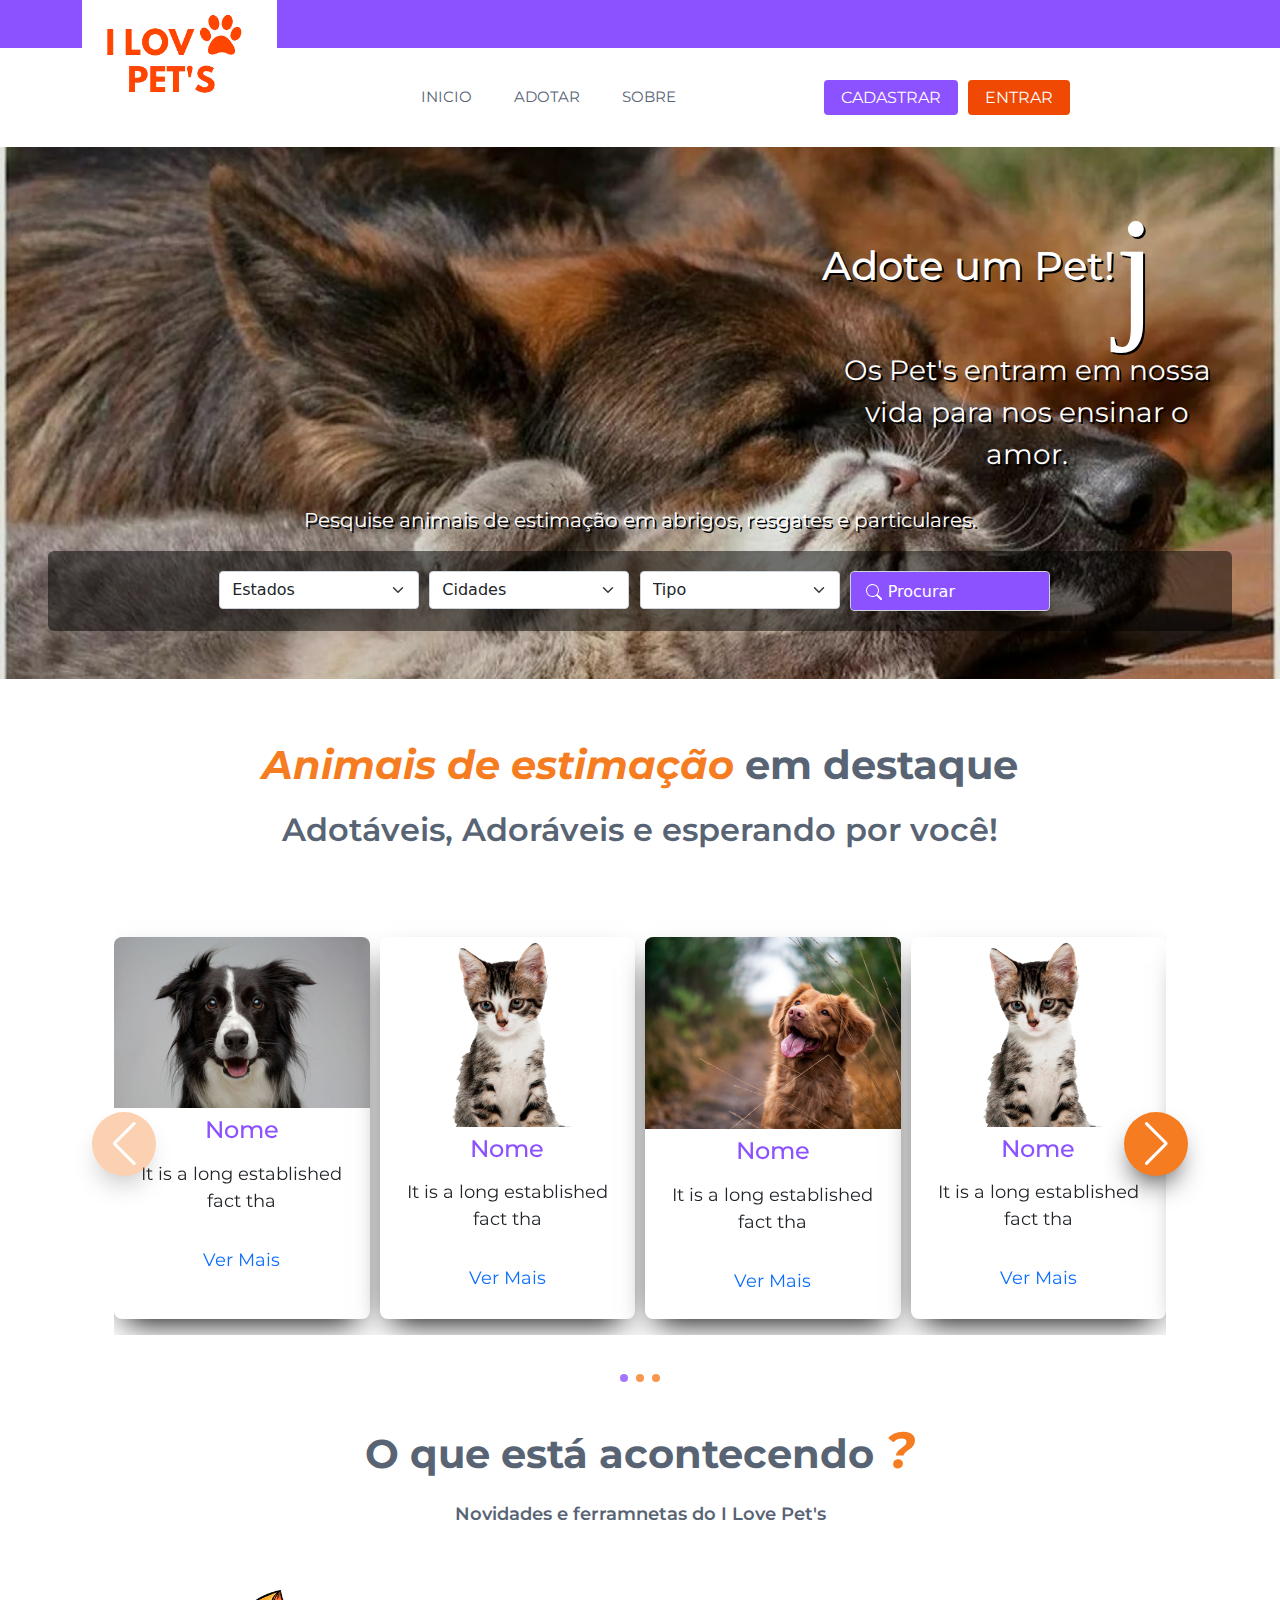
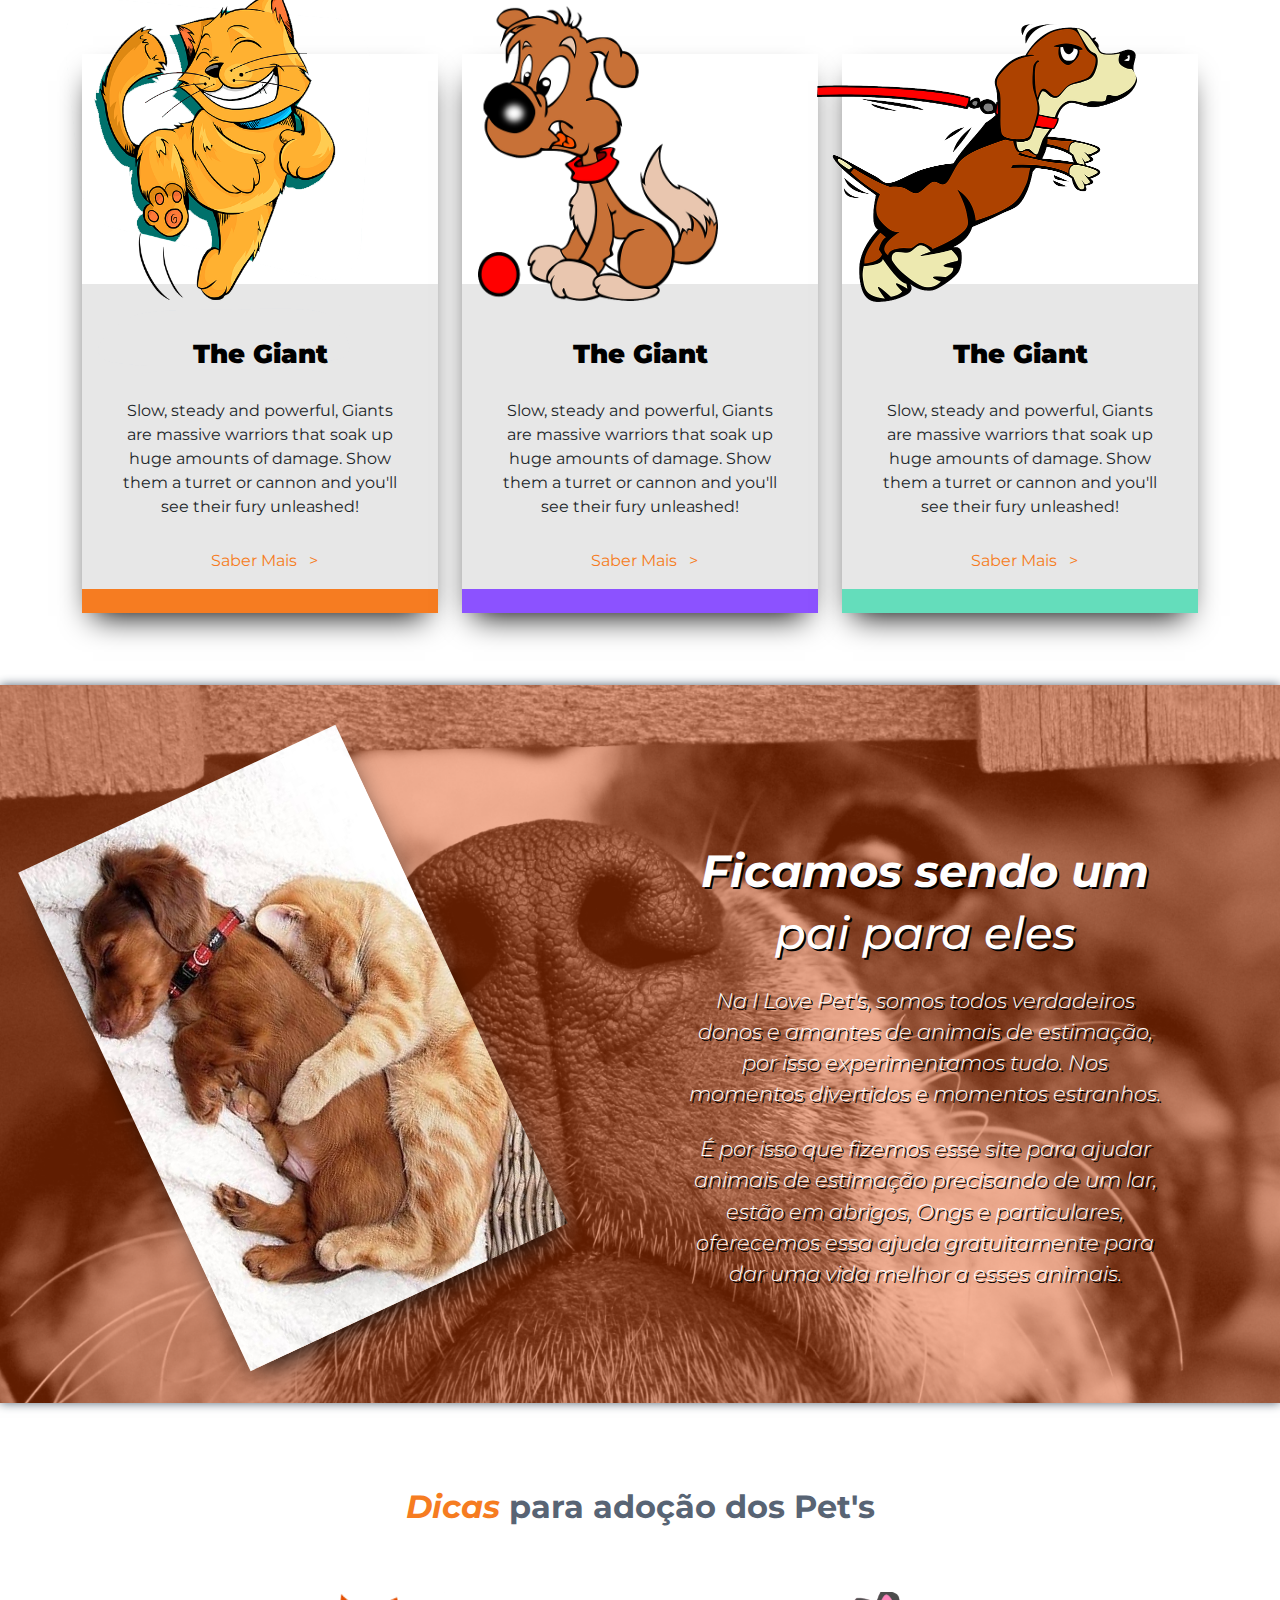
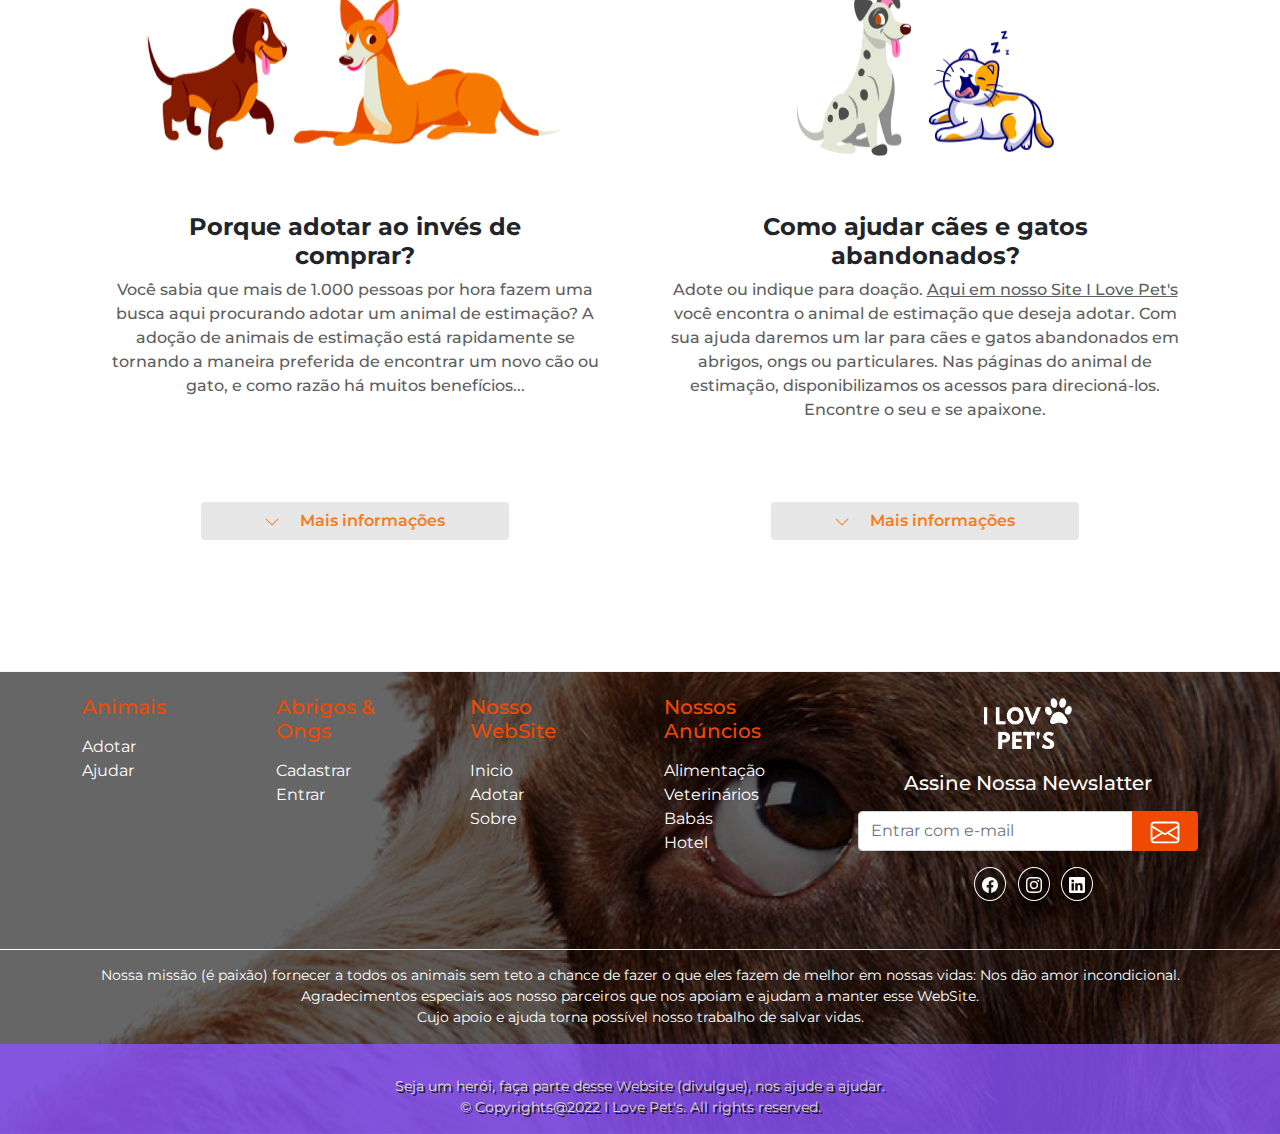
==== commit 4370ace0: "spacing nav busca" ====
--- a/index.html
+++ b/index.html
@@ -29,17 +29,14 @@
                     <li class="nav-item">
                         <a class="nav-link" href="about.html">SOBRE</a>
                     </li>
-                </ul>
-                <ul class="btn-cadastrar nav nav-login">
-                    <li class="nav-item">
-                        <a class="nav-link btn-e btn" href="sign-uplogin.html">
+                </ul> 
+                <ul class="nav nav-login">
+                    <li class="btn-cadastrar nav-item">
+                        <a class="nav-link btn-c btn" href="sign-uplogin.html">
                             CADASTRAR
                         </a>
                     </li>
-                </ul>
-    
-                <ul class="nav nav-login">
-                    <li class="nav-item">
+                    <li class="nav nav-login nav-item">
                         <a class="nav-link btn-e btn" href="in-sign.html">
                             <span class="icon text">
                                 <svg xmlns="http://www.w3.org/2000/svg" width="16" height="16" fill="currentColor" class="bi bi-person-fill" viewBox="0 0 16 16">
@@ -48,13 +45,17 @@
                             </span>ENTRAR
                         </a>
                     </li>
-                    <li class="nav-item nav-item-menu-mobile">
+                    <li class="nav-item nav-item-menu-mobile ms-1">
                         <button class="btn-sidebar btn btn-primary" type="button" data-bs-toggle="offcanvas" data-bs-target="#MainMenuMobile" aria-controls="MainMenuMobile">
                             <svg xmlns="http://www.w3.org/2000/svg" width="16" height="16" fill="currentColor" class="bi bi-list" viewBox="0 0 16 16">
                                 <path fill-rule="evenodd" d="M2.5 12a.5.5 0 0 1 .5-.5h10a.5.5 0 0 1 0 1H3a.5.5 0 0 1-.5-.5zm0-4a.5.5 0 0 1 .5-.5h10a.5.5 0 0 1 0 1H3a.5.5 0 0 1-.5-.5zm0-4a.5.5 0 0 1 .5-.5h10a.5.5 0 0 1 0 1H3a.5.5 0 0 1-.5-.5z"/>
                             </svg>
                         </button>
                     </li>
+                </ul>
+    
+                <ul class="nav nav-login">
+                    
                 </ul>
             </div>
         </div>
@@ -103,7 +104,7 @@
         <div class="banner-top-nav-pesquisa">
             <form class="form-inline my-2 my-lg-0">  
                 <div class="banner-top-buttom input-group">
-                    <div class="select">
+                    <div class="select my-1">
                         <select class="form-select" aria-label="Default select example">
                             <option selected>Estados</option>
                             <option value="1">One</option>
@@ -111,7 +112,7 @@
                             <option value="3">Three</option>
                         </select>
                     </div>
-                    <div class="select">
+                    <div class="select my-1">
                         <select class="form-select" aria-label="Default select example">
                             <option selected>Cidades</option>
                             <option value="1">One</option>
@@ -119,7 +120,7 @@
                             <option value="3">Three</option>
                         </select>
                     </div>
-                    <div class="select">
+                    <div class="select my-1">
                         <select class="form-select" aria-label="Default select example">
                             <option selected>Tipo</option>
                             <option value="1">One</option>
@@ -127,7 +128,7 @@
                             <option value="3">Three</option>
                         </select>    
                     </div> 
-                    <div class="select">
+                    <div class="select my-1">
                         <div class="search">
                             <i class="fa fa-search">
                                 <svg xmlns="http://www.w3.org/2000/svg" width="16" height="16" fill="currentColor" class="bi bi-search" viewBox="0 0 16 16">
@@ -424,7 +425,7 @@
     </div>
 
     <!--footer-->
-    <footer class="footer-container container-fluid">
+    <footer class="footer-container container-fluid" style="background-image: url('./imagem/footer/background-footer.png');">
         <div class="container py-4">
             <div class="row gy-4 gx-5">
                 <div class="col-lg-2 col-md-6 col-sm col">
--- a/scss/adote.css
+++ b/scss/adote.css
@@ -73,6 +73,11 @@
 .top-menu .menu .container-menu .nav .nav-link.btn.btn-e .icon {
   display: none;
 }
+.top-menu .menu .container-menu .nav .nav-link.btn.btn-c {
+  background-color: #8C52FF;
+  color: #FFFFFF;
+  height: 35px;
+}
 .top-menu .menu .container-menu .nav.nav-login .nav-item-menu-mobile {
   display: none;
 }
@@ -206,9 +211,10 @@
   background-color: rgba(0, 0, 0, 0.5);
   display: flex;
   align-items: center;
-  height: 170px;
+  border-radius: 6px;
+  min-height: 80px;
   justify-content: center;
-  margin: 0;
+  margin: auto;
 }
 .banner-top .banner-top-nav-pesquisa .banner-top-buttom {
   display: flex;
@@ -640,7 +646,6 @@
 }
 
 .footer-container {
-  background-image: url("../../imagem/footer/background-footer.png");
   background-size: cover;
   background-position: center;
   background-repeat: no-repeat;
@@ -1714,7 +1719,7 @@
     height: scroll;
   }
   .card {
-    max-width: 350px;
+    max-width: 100%;
   }
   .image-box {
     display: none;
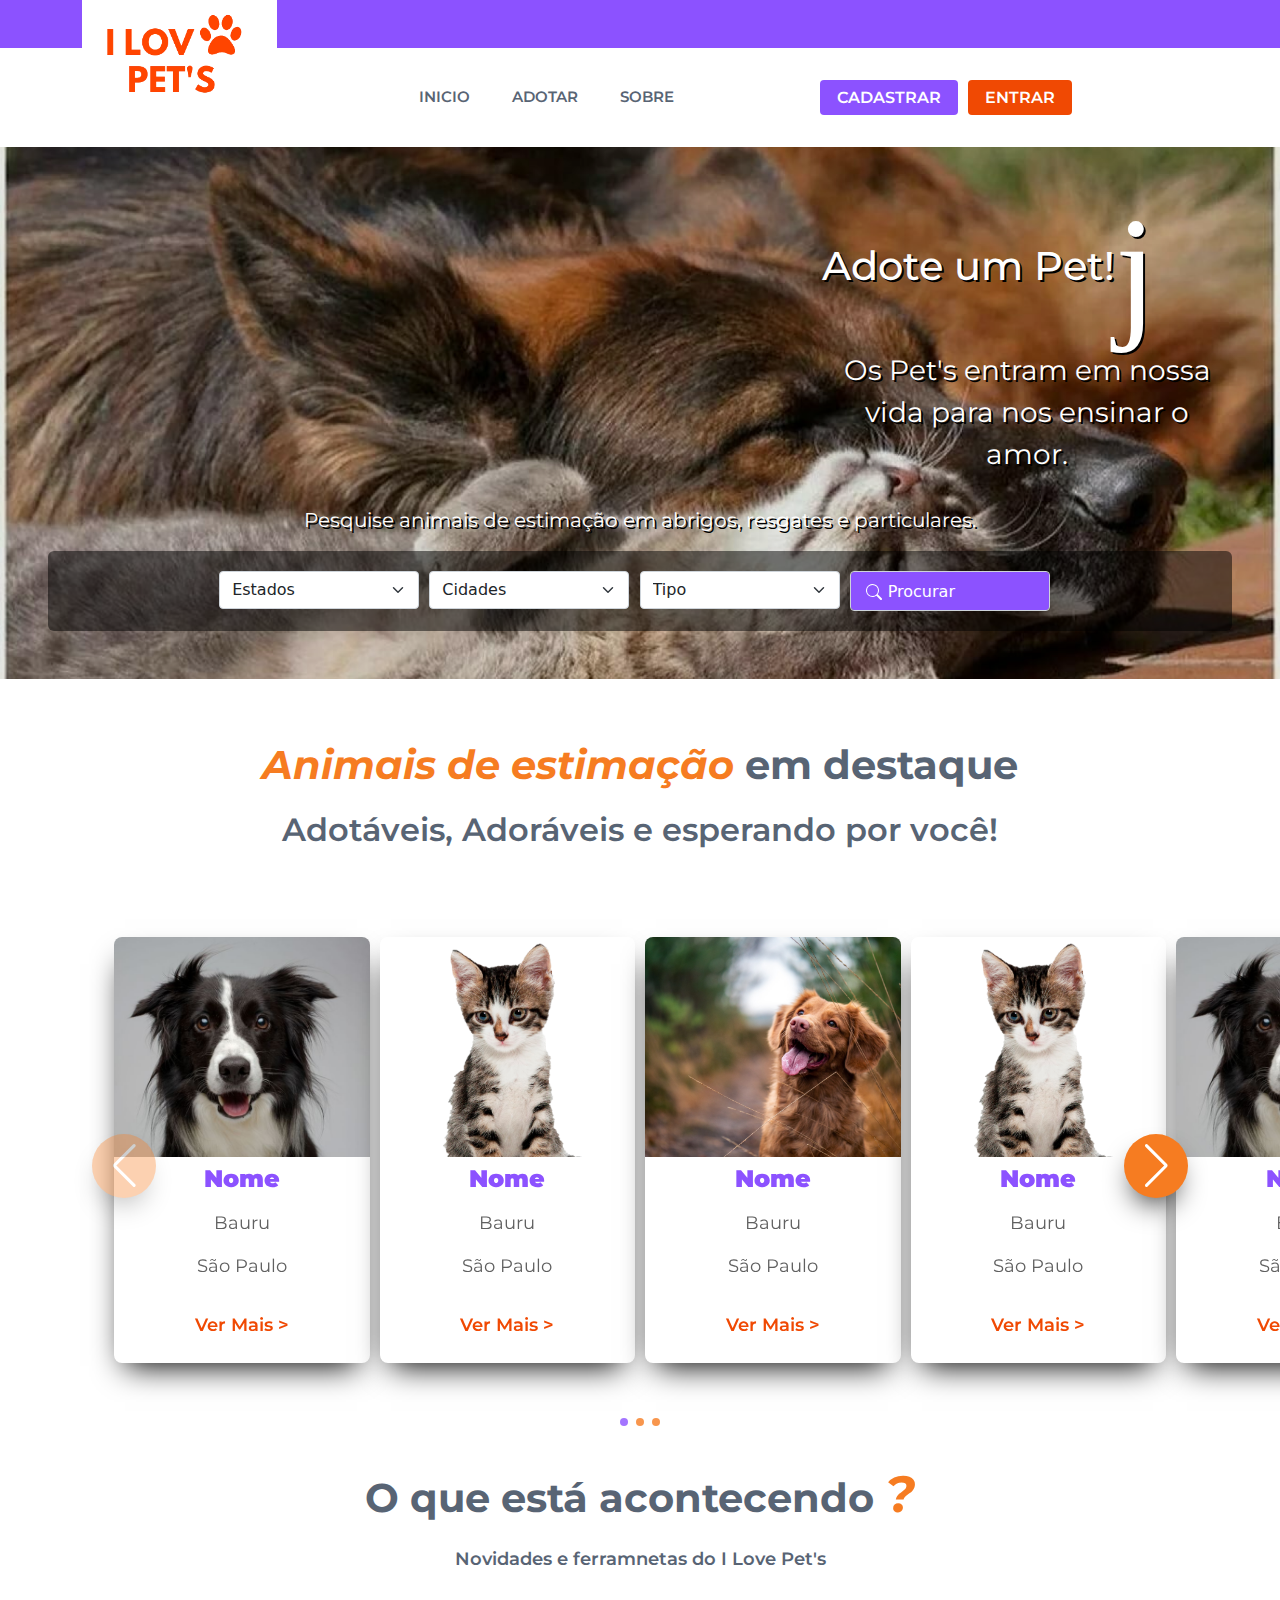
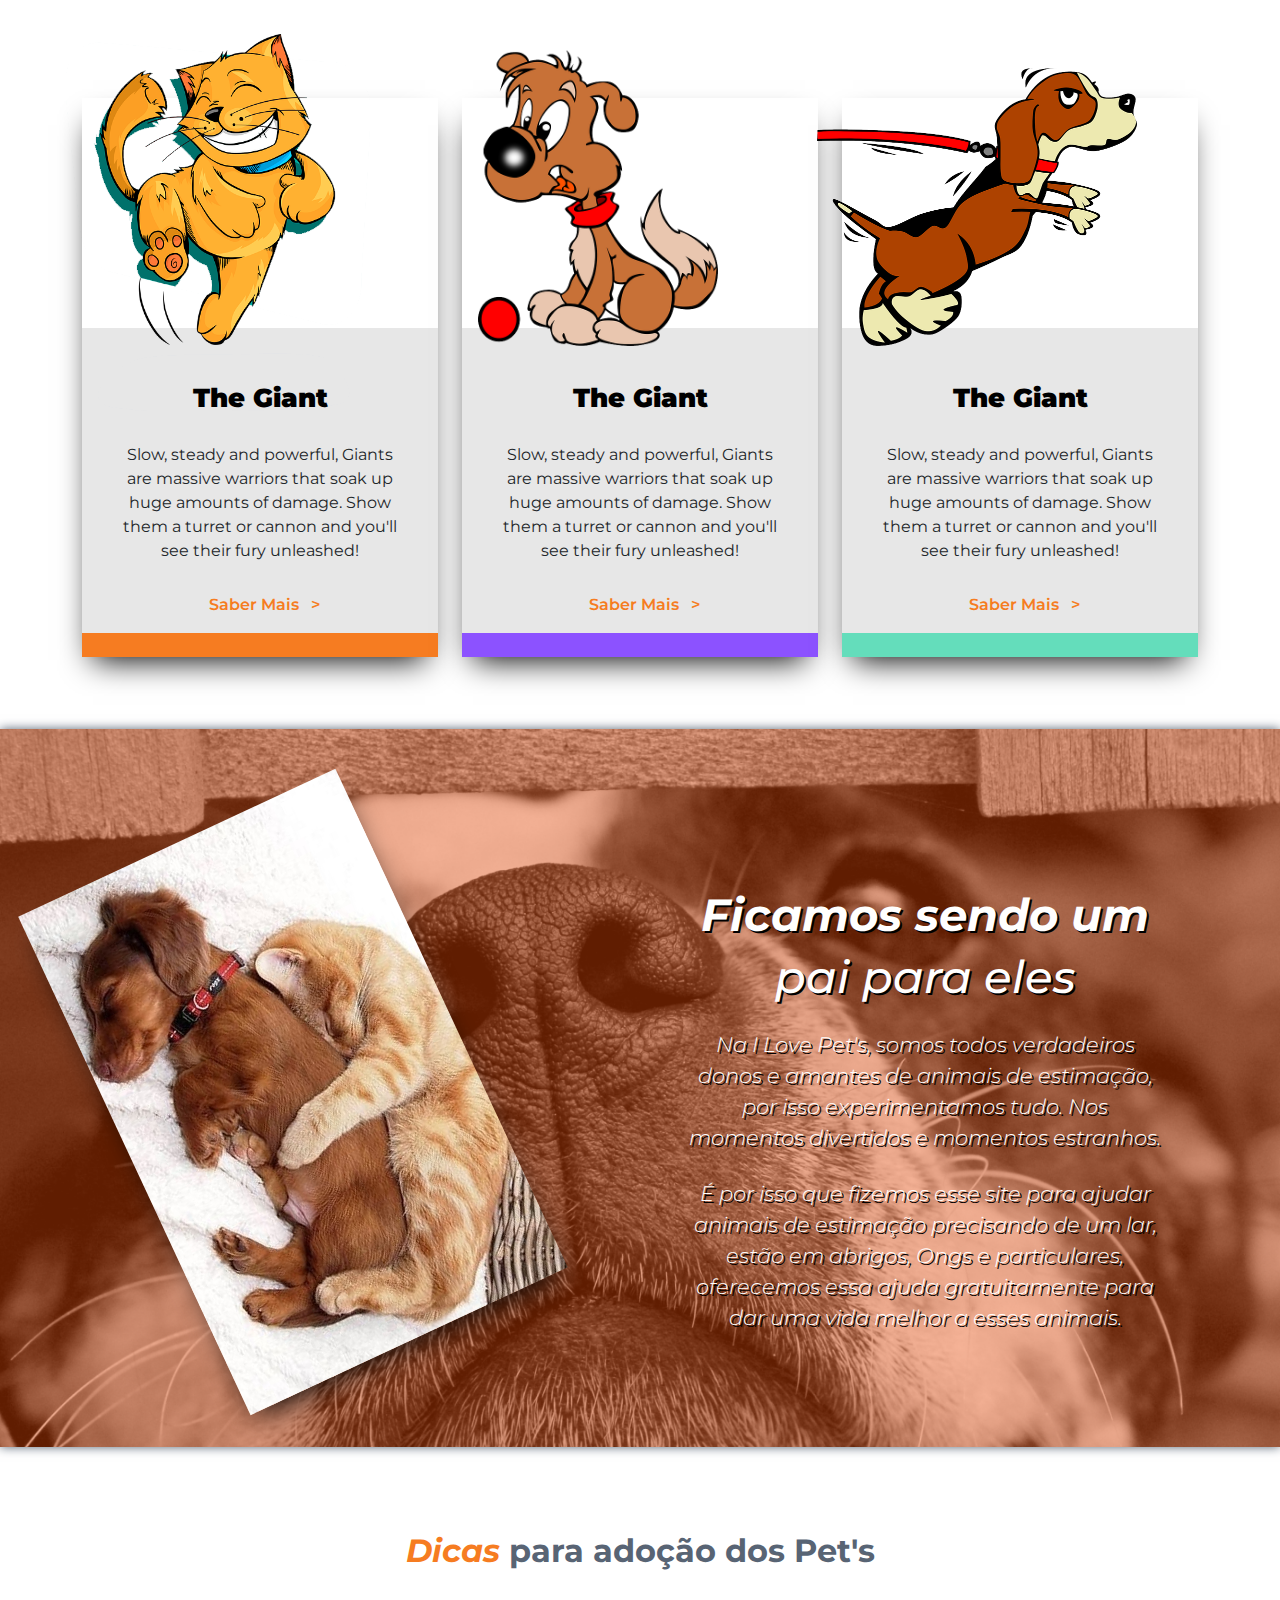
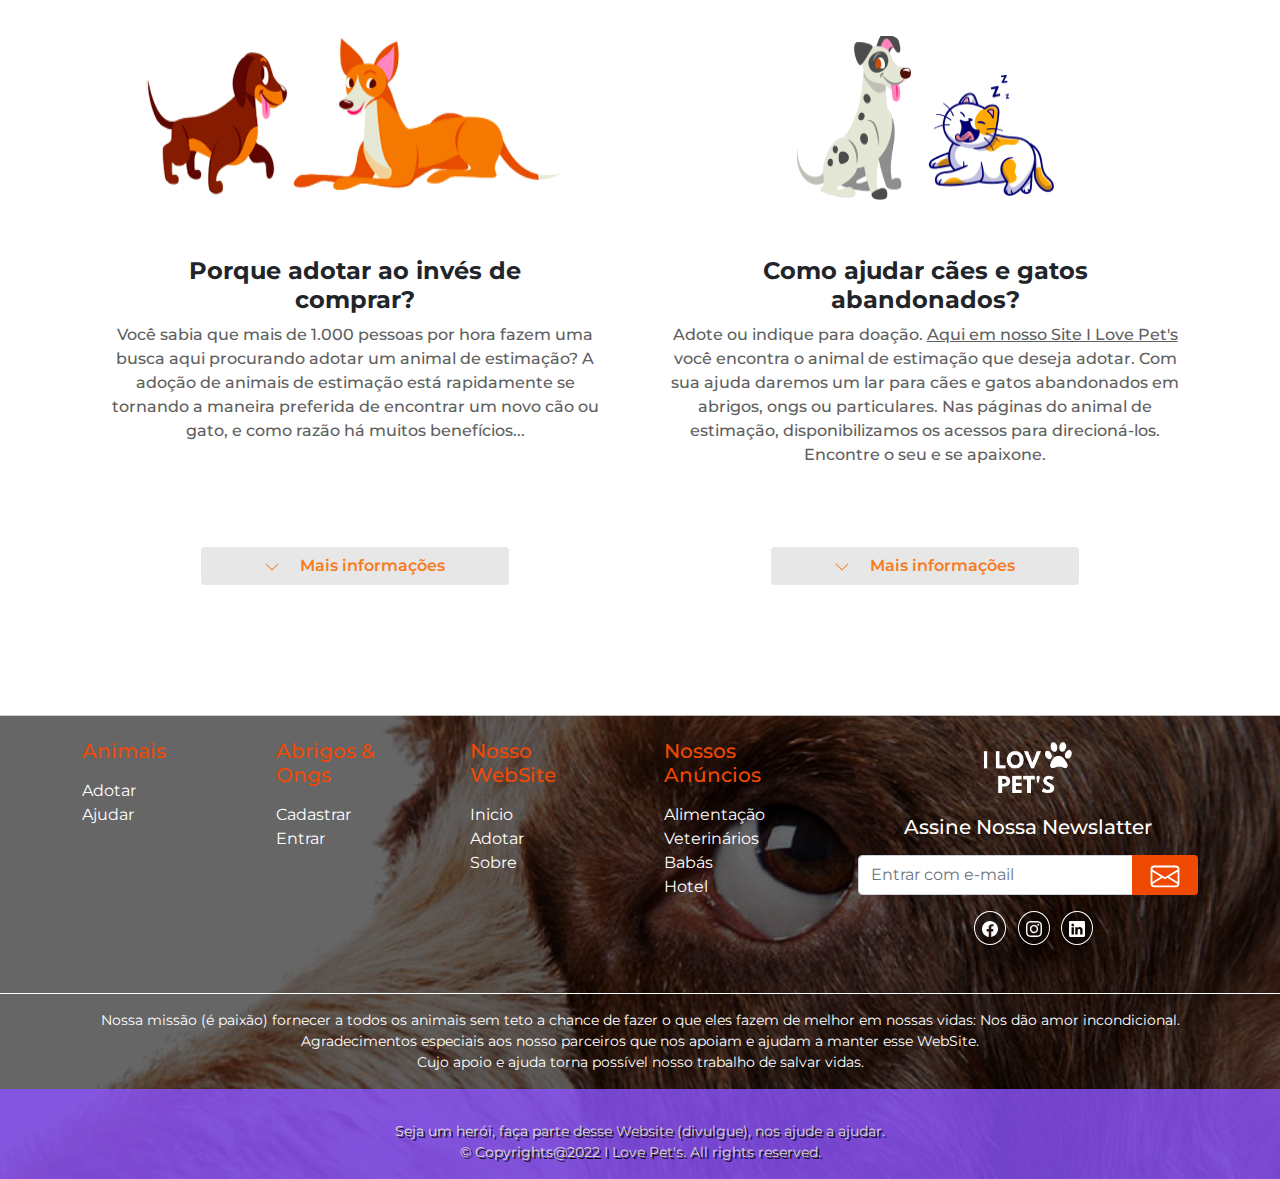
==== commit afc423d0: "alteration style css general" ====
--- a/index.html
+++ b/index.html
@@ -15,19 +15,19 @@
     <div class="top-menu">
         <div class="menu">
             <div class="container container-menu">
-                <a class="logo" href="">
+                <a class="logo" href="index.html">
                     <img class="img" src="./imagem/nav-img/logocor.png" alt="Pet's Love">
                 </a>
     
                 <ul class="nav nav-menu">
                     <li class="nav-item">
-                        <a class="nav-link" href="index.html">INICIO</a>
+                        <a class="nav-link nav-menu-link" href="index.html">INICIO</a>
                     </li>
                     <li class="nav-item">
-                        <a class="nav-link" href="adotar.html">ADOTAR</a>
+                        <a class="nav-link nav-menu-link" href="adotar.html">ADOTAR</a>
                     </li>
                     <li class="nav-item">
-                        <a class="nav-link" href="about.html">SOBRE</a>
+                        <a class="nav-link nav-menu-link" href="about.html">SOBRE</a>
                     </li>
                 </ul> 
                 <ul class="nav nav-login">
@@ -38,14 +38,14 @@
                     </li>
                     <li class="nav nav-login nav-item">
                         <a class="nav-link btn-e btn" href="in-sign.html">
-                            <span class="icon text">
-                                <svg xmlns="http://www.w3.org/2000/svg" width="16" height="16" fill="currentColor" class="bi bi-person-fill" viewBox="0 0 16 16">
+                            <span class="icon text me-1 mb-1">
+                                <svg xmlns="http://www.w3.org/2000/svg" width="20" height="20" fill="currentColor" class="bi bi-person-fill" viewBox="0 0 16 16">
                                     <path d="M3 14s-1 0-1-1 1-4 6-4 6 3 6 4-1 1-1 1H3zm5-6a3 3 0 1 0 0-6 3 3 0 0 0 0 6z"/>
                                   </svg>
                             </span>ENTRAR
                         </a>
                     </li>
-                    <li class="nav-item nav-item-menu-mobile ms-1">
+                    <li class="nav-item nav-item-menu-mobile">
                         <button class="btn-sidebar btn btn-primary" type="button" data-bs-toggle="offcanvas" data-bs-target="#MainMenuMobile" aria-controls="MainMenuMobile">
                             <svg xmlns="http://www.w3.org/2000/svg" width="16" height="16" fill="currentColor" class="bi bi-list" viewBox="0 0 16 16">
                                 <path fill-rule="evenodd" d="M2.5 12a.5.5 0 0 1 .5-.5h10a.5.5 0 0 1 0 1H3a.5.5 0 0 1-.5-.5zm0-4a.5.5 0 0 1 .5-.5h10a.5.5 0 0 1 0 1H3a.5.5 0 0 1-.5-.5zm0-4a.5.5 0 0 1 .5-.5h10a.5.5 0 0 1 0 1H3a.5.5 0 0 1-.5-.5z"/>
@@ -61,23 +61,23 @@
         </div>
     </div>
 
-    <div class="offcanvas offcanvas-start" tabindex="-1" id="MainMenuMobile" aria-labelledby="MainMenuMobileLabel">
+    <div class="offcanvas offcanvas-start d-flex justify-content-center align-items-center mt-0 pt-0" tabindex="-1" id="MainMenuMobile" aria-labelledby="MainMenuMobileLabel">
+        <button type="button" class="btn-fechar btn mb-5" data-bs-dismiss="offcanvas" aria-label="Close">Fechar</button>
         <div class="offcanvas-header">
-          <h5 class="offcanvas-title" id="MainMenuMobileLabel">
-            <a class="logo" href="">
-                <img class="sidebar-img" src="./imagem/nav-img/logocor.png" alt="Pet's Love">
-            </a>
-          </h5>
-          <button type="button" class="btn-close" data-bs-dismiss="offcanvas" aria-label="Close"></button>
-        </div>
-        <div class="sidebar-nav">
+            <h5 class="offcanvas-title" id="MainMenuMobileLabel">
+                <a class="logo text-center" href="index.html">
+                    <img class="sidebar-img" src="./imagem/nav-img/logocor.png" alt="Pet's Love">
+                </a>
+            </h5>
+        </div>
+        <div class="sidebar-nav mt-5">
             <nav class="navbar nav-sidebar">
                 <div class="container-sidebar">
                     <ul class="sidebar-menu">
-                        <li><a class="dropdown-item" href="index.html">INICIO</a></li>
-                        <li><a class="dropdown-item" href="adotar.html">ADOTAR</a></li>
-                        <li><a class="dropdown-item" href="about.html">SOBRE</a></li>
-                        <li><a class="dropdown-item" href="in-sign.html">ENTRAR</a></li>    
+                        <li><a class="dropdown-item text-center" href="index.html">INICIO</a></li>
+                        <li><a class="dropdown-item text-center" href="adotar.html">ADOTAR</a></li>
+                        <li><a class="dropdown-item text-center" href="about.html">SOBRE</a></li>
+                        <li><a class="dropdown-item text-center" href="in-sign.html">ENTRAR</a></li>    
                     </ul>
                 </div>
             </nav>
@@ -143,7 +143,7 @@
         </div>       
     </div>
 
-    <main class="main-carousel">
+    <main class="main-carousel container-fluid">
         <div class="container">
             <div class="carousel-title-top">
                 <span class="carousel-color-one">Animais de estimação 
@@ -152,7 +152,7 @@
                 <h2 class="carousel-color-three">Adotáveis, Adoráveis e esperando por você!</h2>
             </div>
             <div class="container-carousel">
-                <div class="swiper-container">
+                <div class="swiper-container col-md-12 col-sm-12 col-12">
                     <div class="swiper-wrapper">
                         <div class="swiper-slide">
                             <div class="card-image">
@@ -163,10 +163,12 @@
                                     <h4>Nome</h4>
                                 </div>
                                 <div class="card-text">
-                                    <p>It is a long established fact tha</p>
+                                    <p>Bauru</p>
+                                    <p>São Paulo</p>
                                 </div>
                                 <div class="card-link">
                                     <a href="detail-dog.html">Ver Mais</a>
+                                    <a href="">></a>
                                 </div>
                             </div>
                         </div>
@@ -179,10 +181,12 @@
                                     <h4>Nome</h4>
                                 </div>
                                 <div class="card-text">
-                                    <p>It is a long established fact tha</p>
+                                    <p>Bauru</p>
+                                    <p>São Paulo</p>
                                 </div>
                                 <div class="card-link">
                                     <a href="detail-dog.html">Ver Mais</a>
+                                    <a href="">></a>
                                 </div>
                             </div>
                         </div>
@@ -195,10 +199,12 @@
                                     <h4>Nome</h4>
                                 </div>
                                 <div class="card-text">
-                                    <p>It is a long established fact tha</p>
+                                    <p>Bauru</p>
+                                    <p>São Paulo</p>
                                 </div>
                                 <div class="card-link">
                                     <a href="detail-dog.html">Ver Mais</a>
+                                    <a href="">></a>
                                 </div>
                             </div>
                         </div>
@@ -211,10 +217,12 @@
                                     <h4>Nome</h4>
                                 </div>
                                 <div class="card-text">
-                                    <p>It is a long established fact tha</p>
+                                    <p>Bauru</p>
+                                    <p>São Paulo</p>
                                 </div>
                                 <div class="card-link">
                                     <a href="detail-dog.html">Ver Mais</a>
+                                    <a href="">></a>
                                 </div>
                             </div>
                         </div>
@@ -227,10 +235,12 @@
                                     <h4>Nome</h4>
                                 </div>
                                 <div class="card-text">
-                                    <p>It is a long established fact tha</p>
+                                    <p>Bauru</p>
+                                    <p>São Paulo</p>
                                 </div>
                                 <div class="card-link">
                                     <a href="detail-dog.html">Ver Mais</a>
+                                    <a href="">></a>
                                 </div>
                             </div>
                         </div>
@@ -243,21 +253,23 @@
                                     <h4>Nome</h4>
                                 </div>
                                 <div class="card-text">
-                                    <p>It is a long established fact tha</p>
+                                    <p>Bauru</p>
+                                    <p>São Paulo</p>
                                 </div>
                                 <div class="card-link">
                                     <a href="detail-dog.html">Ver Mais</a>
-                                </div>
-                            </div>
-                        </div>
-                    </div>
-                <div class="swiper-pagination"></div>
-                <div class="swiper-button-next">
-                    <i class="fas fa-chevron-circle-right arrow-icon"></i>
-                </div>
-                <div class="swiper-button-prev">
-                    <i class="fas fa-chevron-circle-left arrow-icon"></i>
-                </div>
+                                    <a href="">></a>
+                                </div>
+                            </div>
+                        </div>
+                    </div>
+                    <div class="swiper-pagination"></div>
+                    <div class="swiper-button-next">
+                        <i class="fas fa-chevron-circle-right arrow-icon"></i>
+                    </div>
+                    <div class="swiper-button-prev">
+                        <i class="fas fa-chevron-circle-left arrow-icon"></i>
+                    </div>
                 </div>
             </div>
         </div>
--- a/scss/adote.css
+++ b/scss/adote.css
@@ -55,6 +55,14 @@
   padding: 1rem 0;
   align-items: center;
 }
+.top-menu .menu .container-menu .nav .nav-menu-link {
+  transition: transform 0.2s;
+  font-weight: 600;
+}
+.top-menu .menu .container-menu .nav .nav-menu-link:hover {
+  color: #8C52FF;
+  transform: scale(1.1);
+}
 .top-menu .menu .container-menu .nav .nav-link {
   color: #586474;
   margin: 0 5px;
@@ -64,19 +72,28 @@
   flex-direction: row;
   align-items: center;
   justify-content: center;
+  transition: none;
 }
 .top-menu .menu .container-menu .nav .nav-link.btn.btn-e {
   background-color: #F04903;
   color: #FFFFFF;
+  font-weight: 600;
   height: 35px;
 }
 .top-menu .menu .container-menu .nav .nav-link.btn.btn-e .icon {
   display: none;
 }
+.top-menu .menu .container-menu .nav .nav-link.btn.btn-e:hover {
+  background-color: #8C52FF;
+}
 .top-menu .menu .container-menu .nav .nav-link.btn.btn-c {
   background-color: #8C52FF;
   color: #FFFFFF;
+  font-weight: 600;
   height: 35px;
+}
+.top-menu .menu .container-menu .nav .nav-link.btn.btn-c:hover {
+  background-color: #F04903;
 }
 .top-menu .menu .container-menu .nav.nav-login .nav-item-menu-mobile {
   display: none;
@@ -125,11 +142,12 @@
 }
 
 .offcanvas-start {
-  background-image: linear-gradient(to right top, #e2e3e5, #e9eaeb, #f1f1f2, #f8f8f8, #ffffff);
+  width: 20%;
+  height: 100%;
+  background-color: #FFFFFF;
 }
 .offcanvas-start .sidebar-img {
   width: 100px;
-  height: auto;
 }
 
 .container-sidebar {
@@ -244,6 +262,9 @@
 .banner-top .banner-top-nav-pesquisa .banner-top-buttom .search-input {
   background-color: #8C52FF;
 }
+.banner-top .banner-top-nav-pesquisa .banner-top-buttom .search-input:hover {
+  background-color: #F04903;
+}
 .banner-top .banner-top-nav-pesquisa .banner-top-buttom .search-input::-moz-placeholder {
   color: #FFFFFF;
 }
@@ -284,8 +305,6 @@
 }
 .main-carousel .container-carousel .swiper-container {
   font-family: "MontSerrat";
-  width: 100%;
-  overflow: hidden;
   padding: 1rem 0;
 }
 .main-carousel .container-carousel .swiper-container .swiper-wrapper .swiper-slide {
@@ -299,7 +318,11 @@
   padding-top: 0.5rem;
   text-align: center;
 }
+.main-carousel .container-carousel .swiper-container .swiper-wrapper .swiper-slide .card-description .card-title h4 {
+  font-weight: 900;
+}
 .main-carousel .container-carousel .swiper-container .swiper-wrapper .swiper-slide .card-description .card-text {
+  color: #606060;
   padding: 0.5rem;
   text-align: center;
 }
@@ -310,6 +333,8 @@
 }
 .main-carousel .container-carousel .swiper-container .swiper-wrapper .swiper-slide .card-description .card-link a {
   text-decoration: none;
+  color: #F04903;
+  font-weight: 600;
 }
 .main-carousel .container-carousel .swiper-container .swiper-wrapper .swiper-slide .card-image img {
   display: block;
@@ -317,7 +342,7 @@
   left: 0;
   bottom: 0;
   width: 100%;
-  height: auto;
+  height: 220px;
   -o-object-fit: cover;
      object-fit: cover;
   border-top-left-radius: 8px;
@@ -448,6 +473,7 @@
 .container-blog .card_g .card-body .card-link a {
   color: #F67C21;
   margin-left: 0.5rem;
+  font-weight: 600;
 }
 .container-blog .card_g .blog-footer-one {
   background-color: #F67C21;
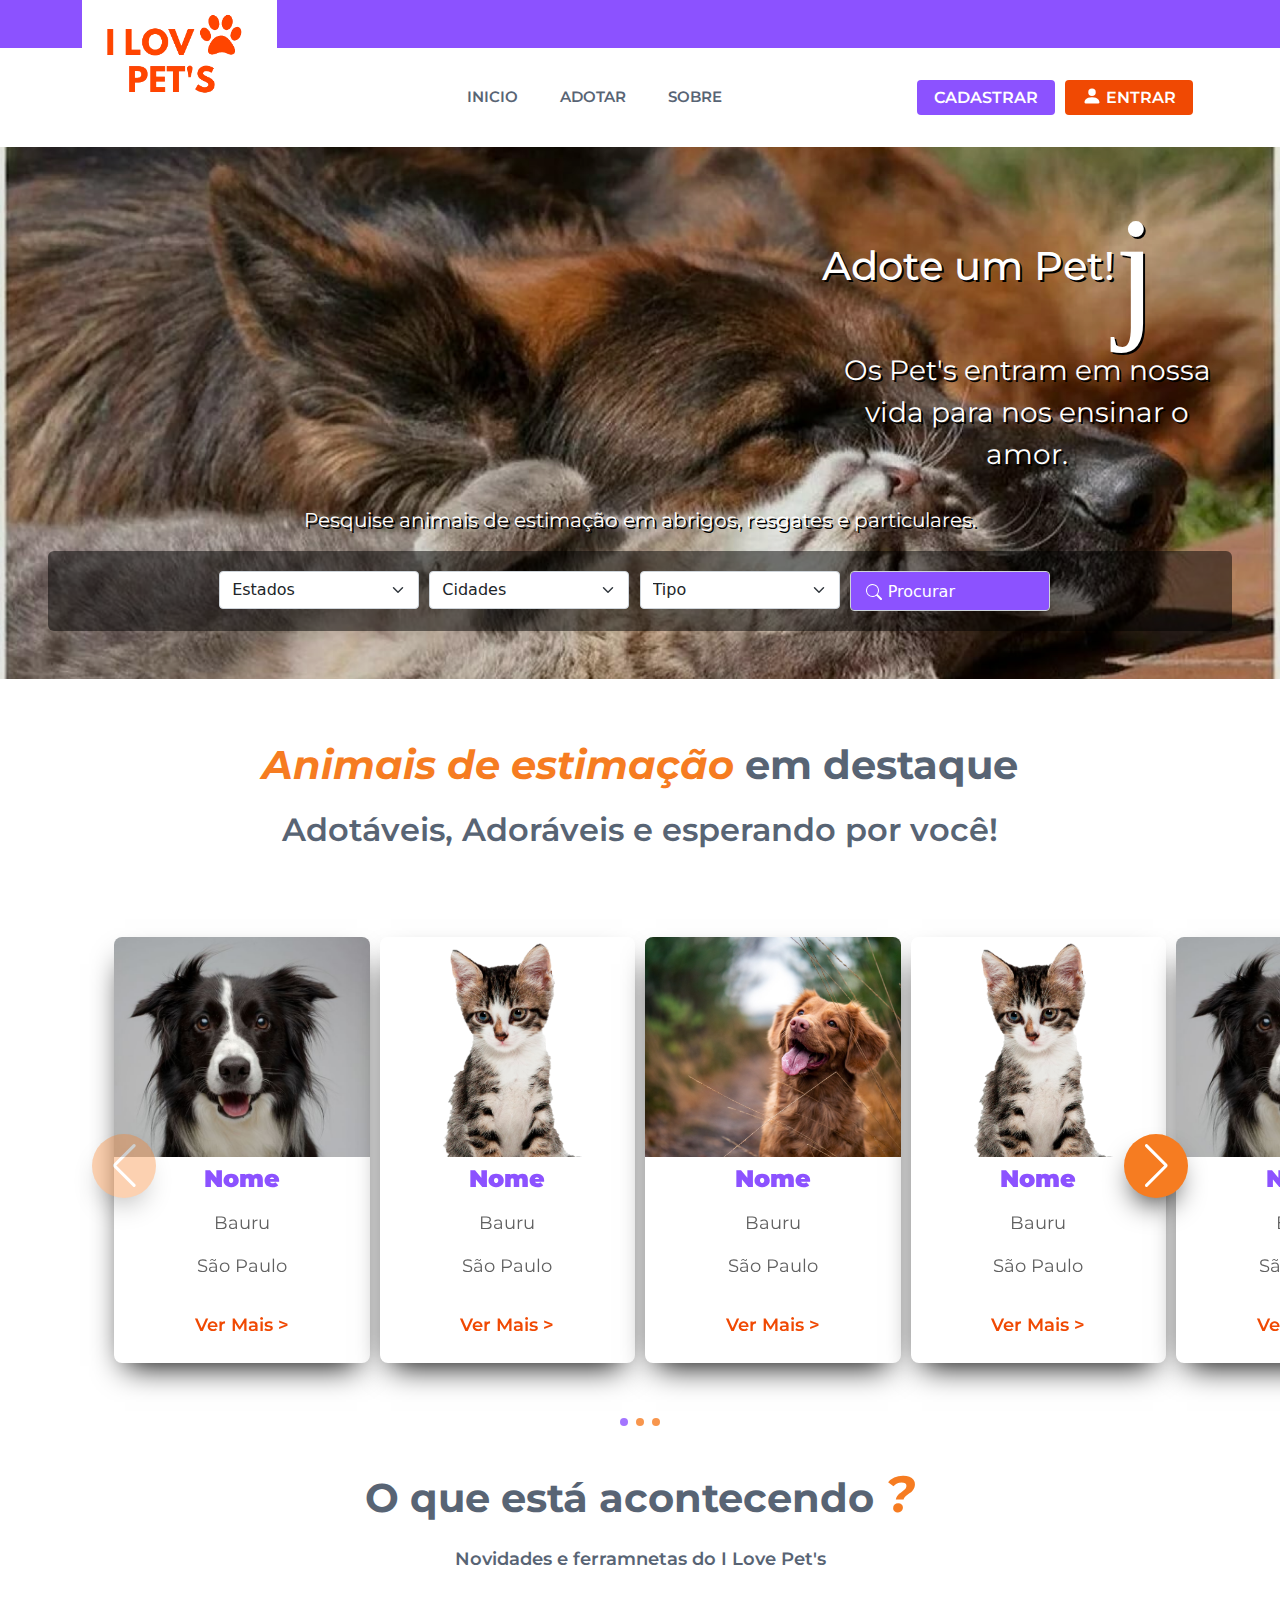
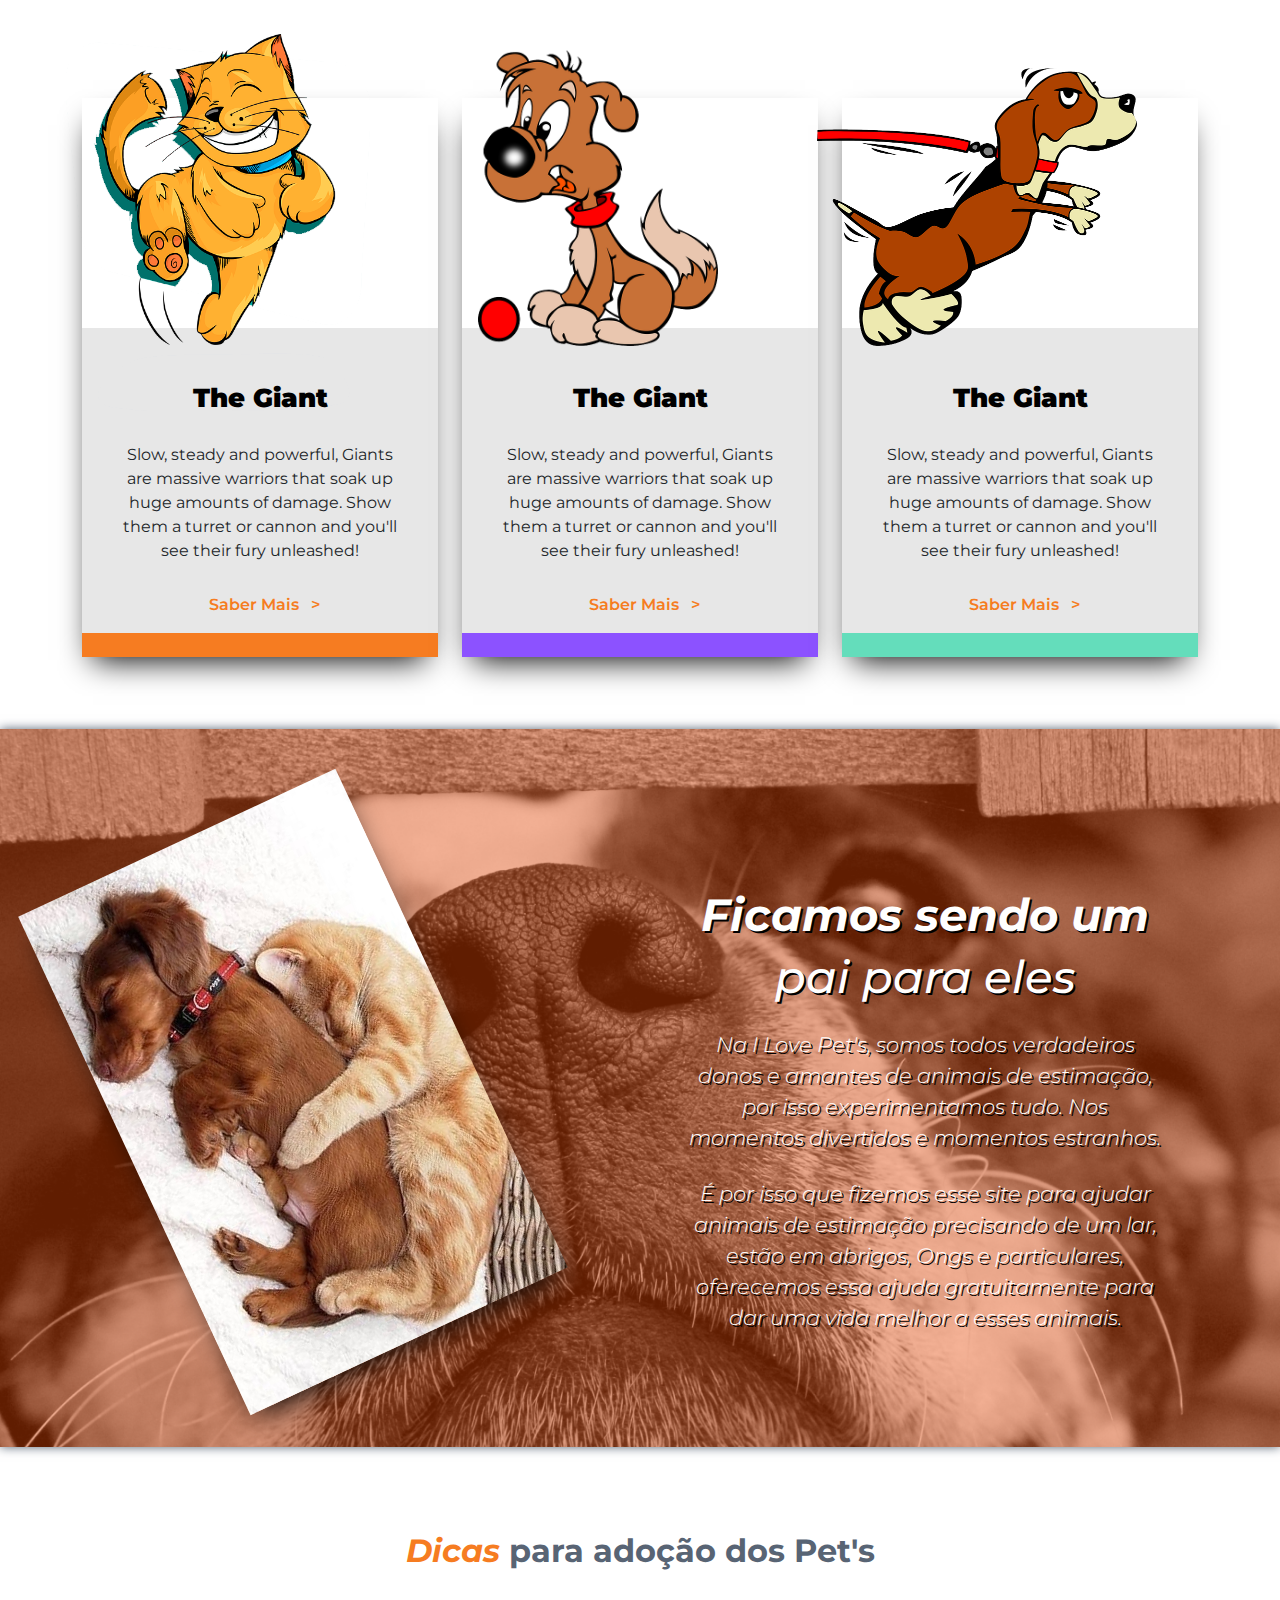
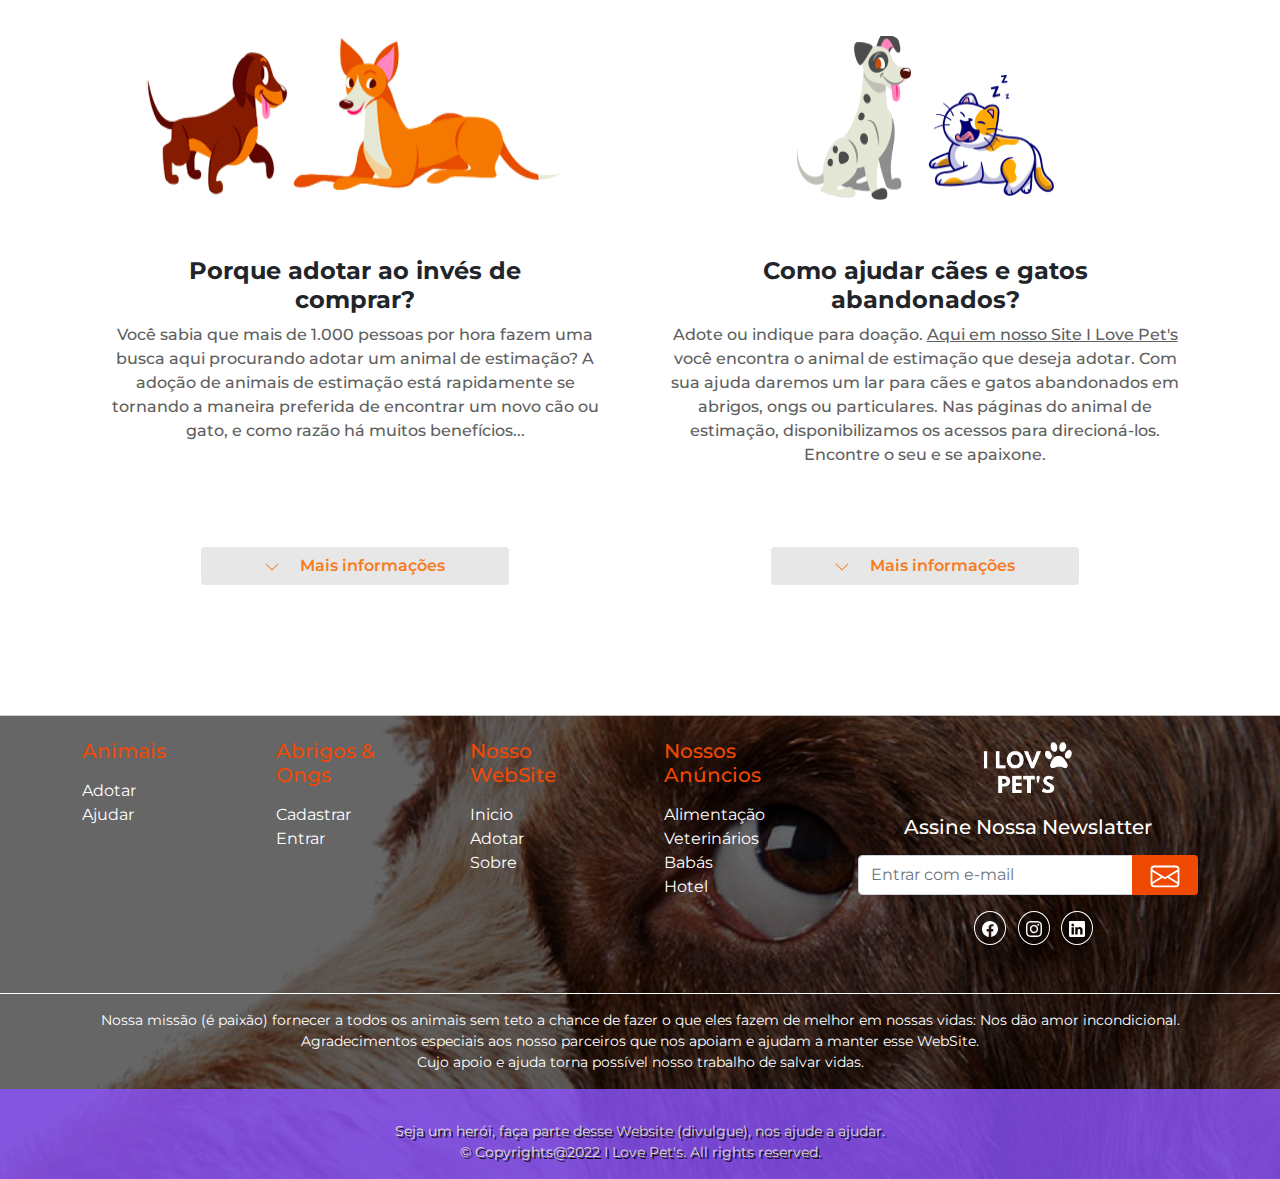
==== commit 98e7db4b: "alteration" ====
--- a/index.html
+++ b/index.html
@@ -53,16 +53,20 @@
                         </button>
                     </li>
                 </ul>
-    
-                <ul class="nav nav-login">
-                    
-                </ul>
             </div>
         </div>
     </div>
 
     <div class="offcanvas offcanvas-start d-flex justify-content-center align-items-center mt-0 pt-0" tabindex="-1" id="MainMenuMobile" aria-labelledby="MainMenuMobileLabel">
-        <button type="button" class="btn-fechar btn mb-5" data-bs-dismiss="offcanvas" aria-label="Close">Fechar</button>
+        <button type="button" class="btn-fechar btn mb-5" data-bs-dismiss="offcanvas" aria-label="Close">
+            <span>
+            <i class="bi bi-x-square-fill">
+                <svg xmlns="http://www.w3.org/2000/svg" width="25" height="25" fill="currentColor" class="bi bi-x-square-fill" viewBox="0 0 16 16">
+                    <path d="M2 0a2 2 0 0 0-2 2v12a2 2 0 0 0 2 2h12a2 2 0 0 0 2-2V2a2 2 0 0 0-2-2H2zm3.354 4.646L8 7.293l2.646-2.647a.5.5 0 0 1 .708.708L8.707 8l2.647 2.646a.5.5 0 0 1-.708.708L8 8.707l-2.646 2.647a.5.5 0 0 1-.708-.708L7.293 8 4.646 5.354a.5.5 0 1 1 .708-.708z"/>
+                  </svg>
+            </i>
+            </span>
+        </button>
         <div class="offcanvas-header">
             <h5 class="offcanvas-title" id="MainMenuMobileLabel">
                 <a class="logo text-center" href="index.html">
@@ -74,10 +78,60 @@
             <nav class="navbar nav-sidebar">
                 <div class="container-sidebar">
                     <ul class="sidebar-menu">
-                        <li><a class="dropdown-item text-center" href="index.html">INICIO</a></li>
-                        <li><a class="dropdown-item text-center" href="adotar.html">ADOTAR</a></li>
-                        <li><a class="dropdown-item text-center" href="about.html">SOBRE</a></li>
-                        <li><a class="dropdown-item text-center" href="in-sign.html">ENTRAR</a></li>    
+                        <li>
+                            <a class="dropdown-item text-center my-2" href="index.html">
+                                <span>
+                                    <i class="bi bi-house-heart mb-3 me-3">
+                                        <svg xmlns="http://www.w3.org/2000/svg" width="25" height="25" fill="currentColor" class="bi bi-house-heart" viewBox="0 0 16 16">
+                                            <path d="M8 6.982C9.664 5.309 13.825 8.236 8 12 2.175 8.236 6.336 5.309 8 6.982Z"/>
+                                            <path d="M8.707 1.5a1 1 0 0 0-1.414 0L.646 8.146a.5.5 0 0 0 .708.707L2 8.207V13.5A1.5 1.5 0 0 0 3.5 15h9a1.5 1.5 0 0 0 1.5-1.5V8.207l.646.646a.5.5 0 0 0 .708-.707L13 5.793V2.5a.5.5 0 0 0-.5-.5h-1a.5.5 0 0 0-.5.5v1.293L8.707 1.5ZM13 7.207V13.5a.5.5 0 0 1-.5.5h-9a.5.5 0 0 1-.5-.5V7.207l5-5 5 5Z"/>
+                                          </svg>
+                                    </i>
+                                </span>INICIO
+                            </a>
+                        </li>
+                        <li>
+                            <a class="dropdown-item text-center my-2" href="adotar.html">
+                                <span>
+                                    <i class="bi bi-intersect mb-3 me-1">
+                                        <svg xmlns="http://www.w3.org/2000/svg" version="1.0" width="20" height="20" viewBox="0 0 512.000000 512.000000" preserveAspectRatio="xMidYMid meet">
+
+                                            <g transform="translate(0.000000,512.000000) scale(0.100000,-0.100000)" fill="#ffffff" stroke="none">
+                                            <path d="M1865 4785 c-250 -55 -456 -239 -554 -494 -80 -208 -85 -455 -12 -664 44 -128 101 -217 201 -317 104 -104 170 -148 282 -187 96 -34 261 -42 360 -19 288 67 510 310 585 639 26 117 22 318 -10 439 -110 418 -486 684 -852 603z m294 -326 c124 -61 226 -195 266 -349 23 -86 23 -244 0 -330 -42 -160 -144 -294 -270 -356 -54 -26 -70 -29 -160 -29 -90 0 -106 3 -160 29 -118 58 -222 192 -266 344 -25 86 -27 244 -4 334 49 190 190 352 339 387 76 19 181 6 255 -30z"/>
+                                            <path d="M3504 4391 c-296 -47 -548 -292 -635 -616 -30 -111 -30 -307 -1 -416 85 -315 327 -512 626 -510 314 1 588 222 707 569 33 95 34 101 33 262 0 151 -2 172 -26 242 -75 223 -242 392 -447 452 -66 19 -189 27 -257 17z m213 -321 c137 -60 223 -209 223 -387 0 -100 -15 -165 -61 -260 -52 -106 -136 -193 -228 -237 -60 -28 -75 -31 -161 -31 -108 0 -141 12 -215 77 -60 53 -111 159 -126 258 -39 267 154 564 389 599 69 11 123 5 179 -19z"/>
+                                            <path d="M468 3795 c-369 -90 -563 -517 -417 -919 83 -230 265 -409 484 -478 98 -31 251 -31 352 0 145 45 276 158 349 303 58 116 77 213 72 359 -4 106 -10 139 -37 219 -46 137 -99 222 -205 326 -73 73 -108 99 -177 133 -138 68 -289 89 -421 57z m279 -320 c32 -16 83 -54 113 -84 210 -212 198 -572 -24 -689 -43 -23 -63 -27 -131 -26 -68 0 -89 4 -135 28 -79 41 -130 86 -177 156 -62 92 -87 175 -88 290 0 105 16 163 67 238 80 117 238 153 375 87z"/>
+                                            <path d="M4385 3074 c-38 -8 -116 -37 -171 -64 -265 -128 -444 -411 -444 -700 0 -188 56 -328 179 -450 128 -128 258 -176 446 -167 124 6 211 31 324 93 87 49 234 196 289 289 129 220 145 483 43 690 -50 100 -101 159 -188 219 -135 92 -315 126 -478 90z m232 -299 c29 -9 69 -32 96 -55 204 -180 98 -563 -193 -699 -47 -21 -70 -25 -150 -26 -82 0 -102 3 -144 25 -61 31 -110 88 -137 159 -27 72 -23 208 10 289 92 229 322 365 518 307z"/>
+                                            <path d="M2164 2961 c-218 -39 -408 -125 -579 -264 -134 -109 -203 -202 -527 -707 -171 -267 -324 -512 -339 -545 -94 -201 -94 -460 1 -662 102 -218 292 -374 530 -434 71 -18 104 -21 215 -17 113 4 141 9 215 35 385 139 426 148 695 147 168 0 216 -3 302 -22 98 -21 137 -34 373 -118 95 -34 117 -38 230 -42 180 -6 303 24 448 109 80 48 210 180 262 267 70 119 101 225 107 367 6 138 -9 235 -55 344 -26 60 -464 757 -633 1006 -61 90 -182 222 -264 288 -260 211 -643 307 -981 248z m437 -310 c215 -55 402 -179 527 -349 87 -117 593 -914 630 -990 29 -61 35 -87 40 -160 8 -153 -27 -256 -122 -359 -115 -124 -222 -169 -385 -161 -84 4 -110 11 -214 52 -243 95 -434 131 -697 131 -276 0 -464 -35 -710 -132 -101 -40 -127 -46 -211 -51 -80 -4 -109 -1 -168 17 -137 42 -259 154 -312 288 -20 49 -24 76 -24 178 0 107 3 127 26 180 26 62 569 916 645 1016 144 188 370 321 609 359 90 14 278 4 366 -19z"/>
+                                            </g>
+                                            </svg>
+                                    </i>
+                                </span>ADOTAR
+                            </a>
+                        </li>
+                        <li>
+                            <a class="dropdown-item text-center my-2" href="about.html">
+                                <span>
+                                    <i class="bi bi-intersect mb-3 me-3">
+                                        <svg xmlns="http://www.w3.org/2000/svg" width="20" height="20" fill="currentColor" class="bi bi-intersect" viewBox="0 0 16 16">
+                                            <path d="M0 2a2 2 0 0 1 2-2h8a2 2 0 0 1 2 2v2h2a2 2 0 0 1 2 2v8a2 2 0 0 1-2 2H6a2 2 0 0 1-2-2v-2H2a2 2 0 0 1-2-2V2zm5 10v2a1 1 0 0 0 1 1h8a1 1 0 0 0 1-1V6a1 1 0 0 0-1-1h-2v5a2 2 0 0 1-2 2H5zm6-8V2a1 1 0 0 0-1-1H2a1 1 0 0 0-1 1v8a1 1 0 0 0 1 1h2V6a2 2 0 0 1 2-2h5z"/>
+                                          </svg>
+                                    </i>
+    
+                                </span>SOBRE
+                            </a>
+                        </li>
+                        <li>
+                            <a class="dropdown-item text-center my-2" href="in-sign.html">
+                                <span>
+                                    <i class="bi bi-person-hearts mb-3 me-1">
+                                        <svg xmlns="http://www.w3.org/2000/svg" width="20" height="20" fill="currentColor" class="bi bi-person-hearts" viewBox="0 0 16 16">
+                                            <path fill-rule="evenodd" d="M11.5 1.246c.832-.855 2.913.642 0 2.566-2.913-1.924-.832-3.421 0-2.566ZM9 5a3 3 0 1 1-6 0 3 3 0 0 1 6 0Zm-9 8c0 1 1 1 1 1h10s1 0 1-1-1-4-6-4-6 3-6 4Zm13.5-8.09c1.387-1.425 4.855 1.07 0 4.277-4.854-3.207-1.387-5.702 0-4.276ZM15 2.165c.555-.57 1.942.428 0 1.711-1.942-1.283-.555-2.281 0-1.71Z"/>
+                                          </svg>
+                                    </i>
+                                </span>ENTRAR
+
+                            </a>
+                        </li>    
                     </ul>
                 </div>
             </nav>
@@ -151,7 +205,7 @@
                 </span>
                 <h2 class="carousel-color-three">Adotáveis, Adoráveis e esperando por você!</h2>
             </div>
-            <div class="container-carousel">
+            <div class="container-carousel border-0">
                 <div class="swiper-container col-md-12 col-sm-12 col-12">
                     <div class="swiper-wrapper">
                         <div class="swiper-slide">
--- a/scss/adote.css
+++ b/scss/adote.css
@@ -80,9 +80,6 @@
   font-weight: 600;
   height: 35px;
 }
-.top-menu .menu .container-menu .nav .nav-link.btn.btn-e .icon {
-  display: none;
-}
 .top-menu .menu .container-menu .nav .nav-link.btn.btn-e:hover {
   background-color: #8C52FF;
 }
@@ -142,17 +139,18 @@
 }
 
 .offcanvas-start {
-  width: 20%;
-  height: 100%;
   background-color: #FFFFFF;
+  height: 100vh;
+}
+.offcanvas-start .btn-fechar {
+  color: #F04903;
+  font-weight: 500;
 }
 .offcanvas-start .sidebar-img {
-  width: 100px;
-}
-
-.container-sidebar {
-  margin-left: 10px;
-}
+  width: 130px;
+  height: auto;
+}
+
 .container-sidebar ul {
   list-style-type: none;
   list-style: none;
@@ -160,7 +158,11 @@
   padding: 0;
 }
 .container-sidebar ul .dropdown-item {
+  background-color: #F04903;
+  color: #FFFFFF;
+  font-weight: 600;
   border-radius: 6px;
+  box-shadow: rgba(0, 0, 0, 0.24) 0px 3px 8px;
 }
 
 .banner-top {
@@ -275,14 +277,9 @@
   color: #FFFFFF;
 }
 
-.container-carousel {
-  position: relative;
-  max-width: 75rem;
-  width: 100%;
-  padding: 4rem 2rem;
-  margin: 0 auto;
-}
-
+.main-carousel {
+  overflow: hidden;
+}
 .main-carousel .carousel-title-top {
   text-align: center;
   margin-top: 3.5rem;
@@ -302,6 +299,13 @@
   color: #586474;
   font-weight: 600;
   margin-top: 1rem;
+}
+.main-carousel .container-carousel {
+  position: relative;
+  max-width: 75rem;
+  width: 100%;
+  padding: 4rem 2rem;
+  margin: 0 auto;
 }
 .main-carousel .container-carousel .swiper-container {
   font-family: "MontSerrat";
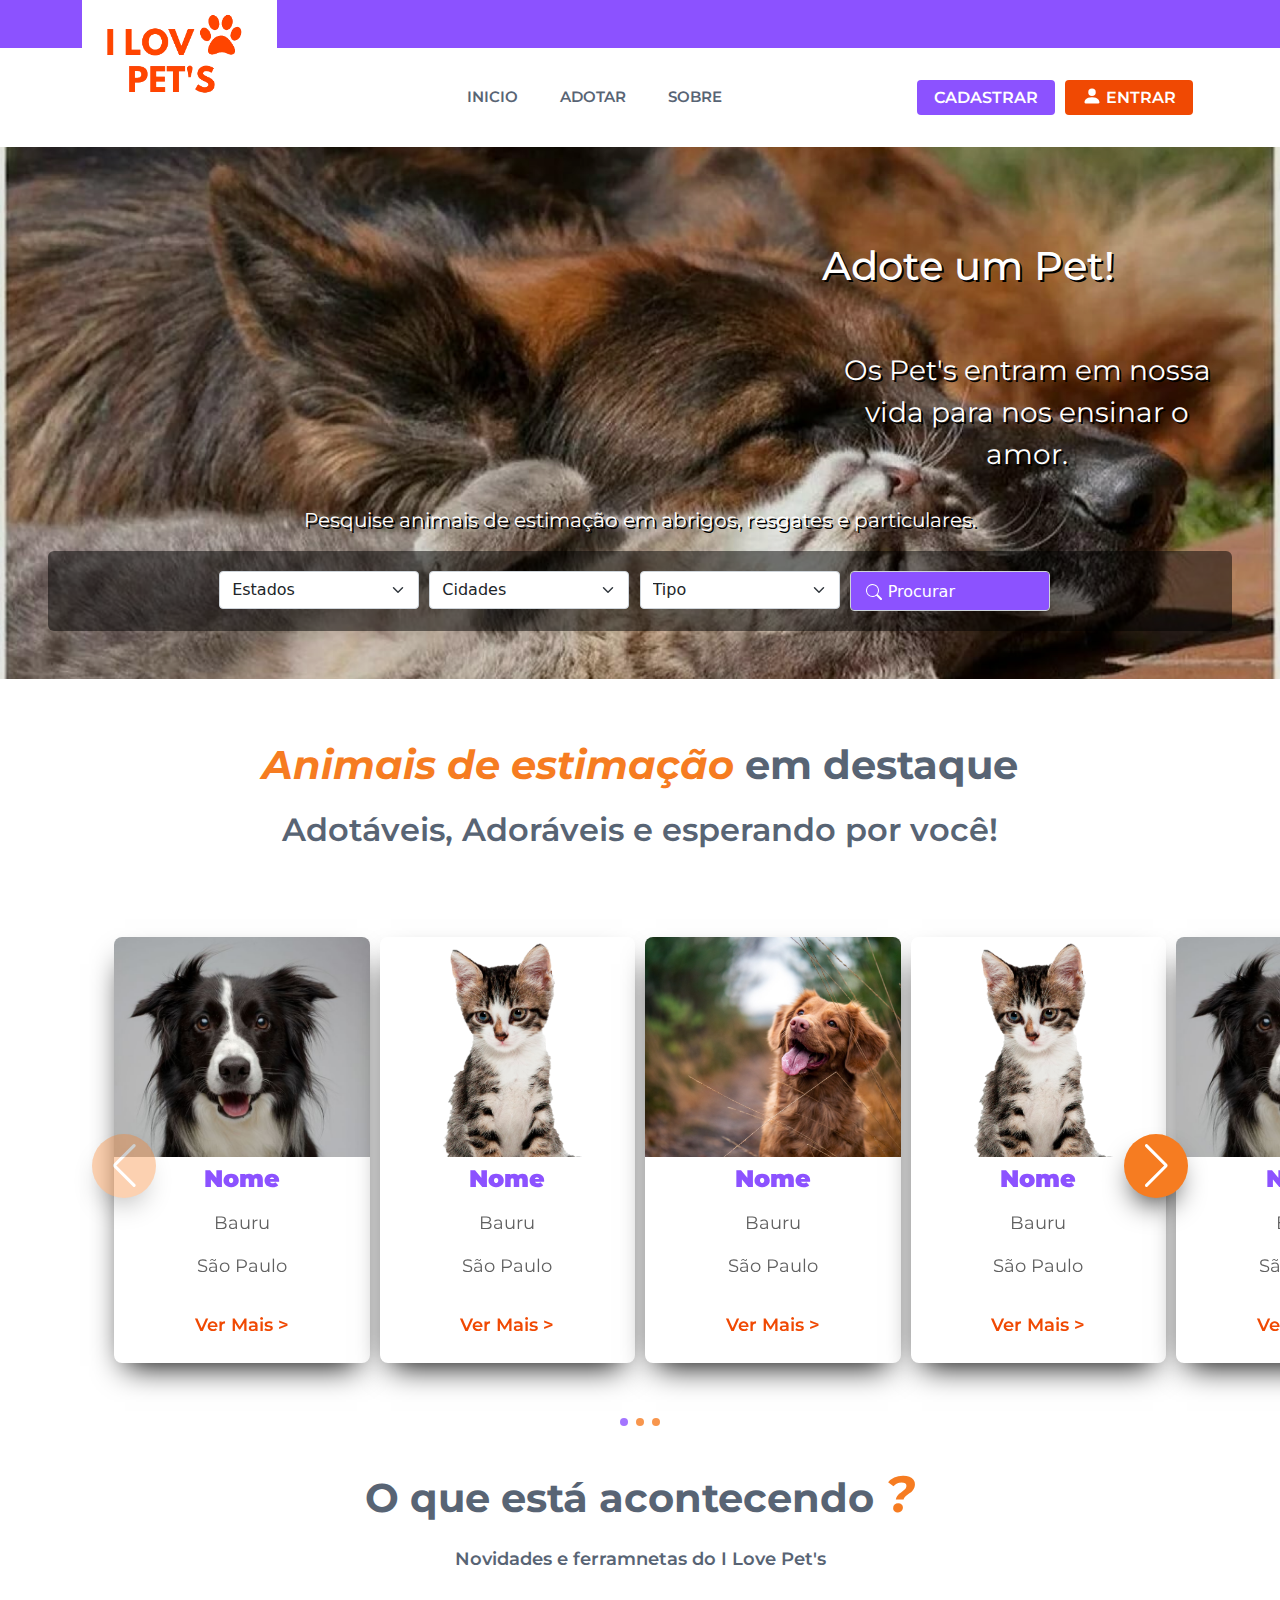
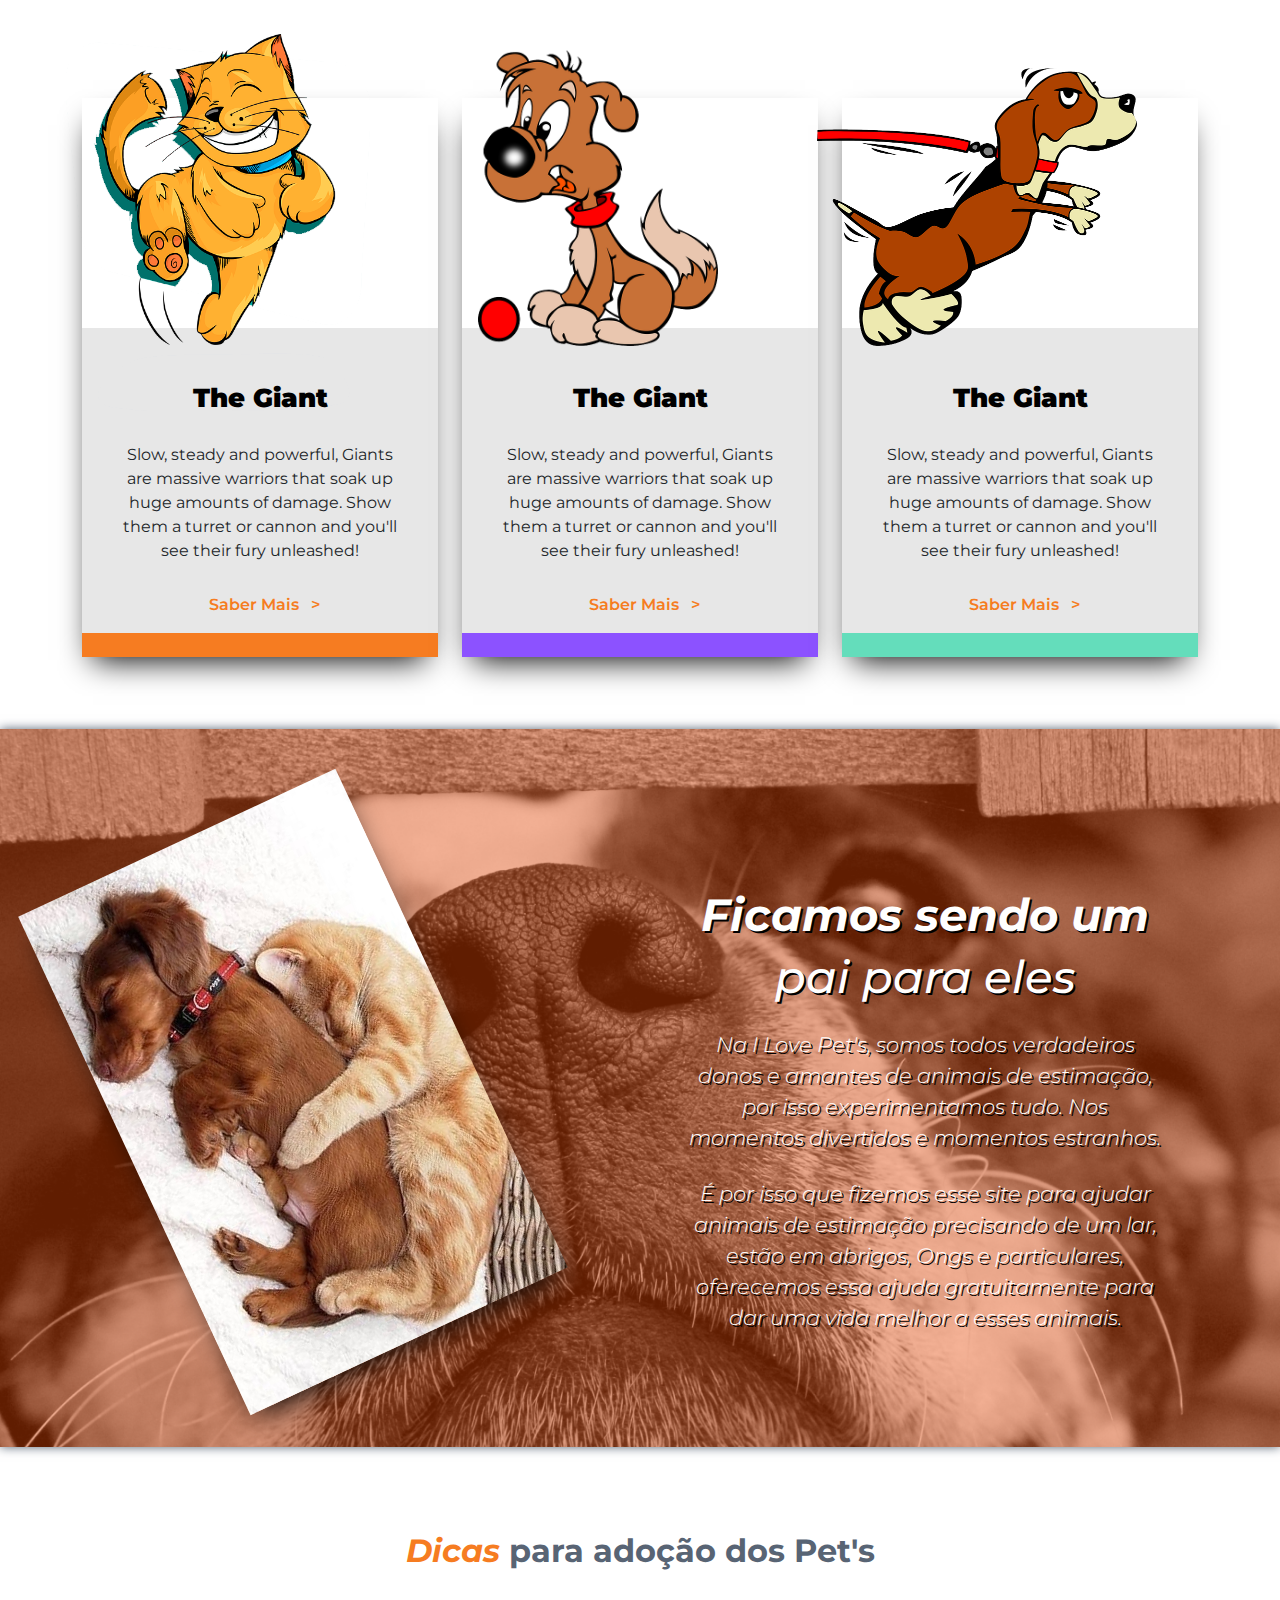
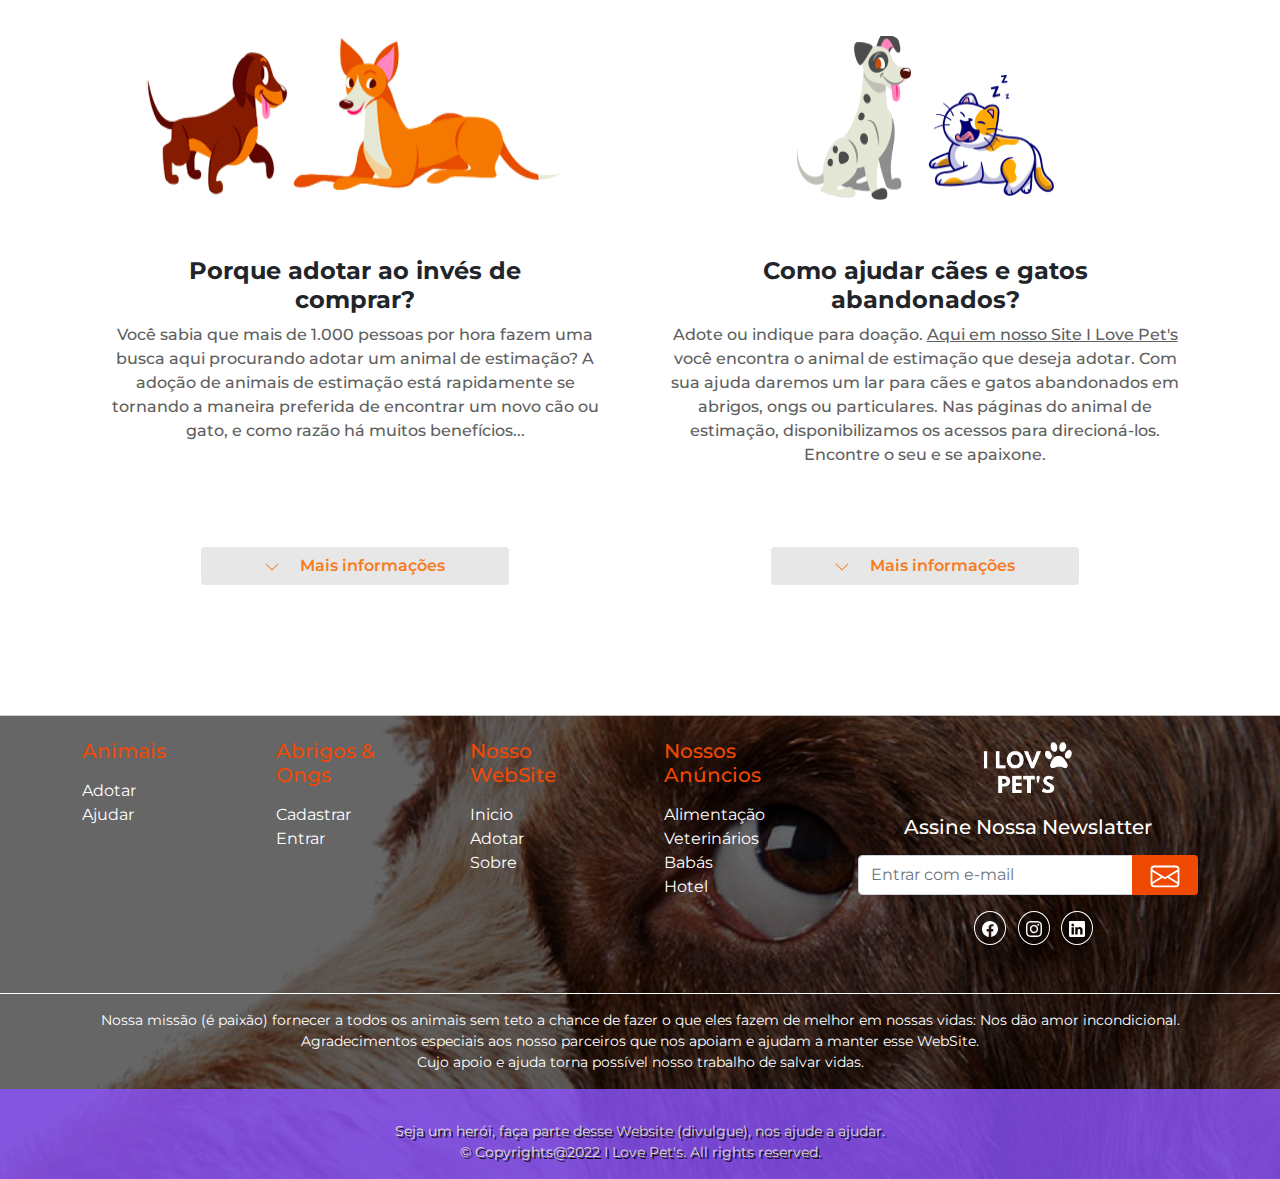
==== commit bcc3f9ae: "J banner top" ====
--- a/index.html
+++ b/index.html
@@ -57,24 +57,24 @@
         </div>
     </div>
 
-    <div class="offcanvas offcanvas-start d-flex justify-content-center align-items-center mt-0 pt-0" tabindex="-1" id="MainMenuMobile" aria-labelledby="MainMenuMobileLabel">
-        <button type="button" class="btn-fechar btn mb-5" data-bs-dismiss="offcanvas" aria-label="Close">
+    <div class="offcanvas offcanvas-start mt-0 pt-0" style="background-image: url('./imagem/nav-img/background-sidebar.jpg');" tabindex="-1" id="MainMenuMobile" aria-labelledby="MainMenuMobileLabel">
+        <button type="button" class="btn-fechar btn mt-4 me-2 d-flex justify-content-end" data-bs-dismiss="offcanvas" aria-label="Close">
             <span>
-            <i class="bi bi-x-square-fill">
+            <i class="bi bi-x-square-fill icon-fechar">
                 <svg xmlns="http://www.w3.org/2000/svg" width="25" height="25" fill="currentColor" class="bi bi-x-square-fill" viewBox="0 0 16 16">
                     <path d="M2 0a2 2 0 0 0-2 2v12a2 2 0 0 0 2 2h12a2 2 0 0 0 2-2V2a2 2 0 0 0-2-2H2zm3.354 4.646L8 7.293l2.646-2.647a.5.5 0 0 1 .708.708L8.707 8l2.647 2.646a.5.5 0 0 1-.708.708L8 8.707l-2.646 2.647a.5.5 0 0 1-.708-.708L7.293 8 4.646 5.354a.5.5 0 1 1 .708-.708z"/>
                   </svg>
             </i>
             </span>
         </button>
-        <div class="offcanvas-header">
-            <h5 class="offcanvas-title" id="MainMenuMobileLabel">
+        <div class="offcanvas-header d-flex justify-content-center align-items-center">
+            <h5 class="offcanvas-logo" id="MainMenuMobileLabel">
                 <a class="logo text-center" href="index.html">
-                    <img class="sidebar-img" src="./imagem/nav-img/logocor.png" alt="Pet's Love">
+                    <img class="sidebar-img" src="./imagem/nav-img/logo 1.png" alt="Pet's Love">
                 </a>
             </h5>
         </div>
-        <div class="sidebar-nav mt-5">
+        <div class="sidebar-nav d-flex justify-content-center align-items-center mt-5">
             <nav class="navbar nav-sidebar">
                 <div class="container-sidebar">
                     <ul class="sidebar-menu">
@@ -90,6 +90,9 @@
                                 </span>INICIO
                             </a>
                         </li>
+                        <div class="d-flex justify-content-center align-items-center">
+                            <div class="line-one"></div>
+                        </div>
                         <li>
                             <a class="dropdown-item text-center my-2" href="adotar.html">
                                 <span>
@@ -108,6 +111,9 @@
                                 </span>ADOTAR
                             </a>
                         </li>
+                        <div class="d-flex justify-content-center align-items-center">
+                            <div class="line-one"></div>
+                        </div>
                         <li>
                             <a class="dropdown-item text-center my-2" href="about.html">
                                 <span>
@@ -120,6 +126,9 @@
                                 </span>SOBRE
                             </a>
                         </li>
+                        <div class="d-flex justify-content-center align-items-center">
+                            <div class="line-one"></div>
+                        </div>
                         <li>
                             <a class="dropdown-item text-center my-2" href="in-sign.html">
                                 <span>
@@ -129,15 +138,16 @@
                                           </svg>
                                     </i>
                                 </span>ENTRAR
-
                             </a>
-                        </li>    
+                        </li>
+                        <div class="d-flex justify-content-center align-items-center">
+                            <div class="line-one"></div>
+                        </div>   
                     </ul>
                 </div>
             </nav>
         </div> 
     </div>
-
     <div class="banner-top container-fluid p-5 jumbotron text-center" style="background-image: url('./imagem/banner-top-img/background-banner-top.png');"> 
         <div class="banner-top-title">
             <div class="title-top">
@@ -145,7 +155,7 @@
                     <h1>Adote um Pet!</h1>
                 </div>
                 <div class="dog">
-                    j
+                    
                 </div>
             </div>
             <div class="banner-text">
--- a/scss/adote.css
+++ b/scss/adote.css
@@ -139,12 +139,17 @@
 }
 
 .offcanvas-start {
-  background-color: #FFFFFF;
+  background-size: cover;
+  background-position: center;
+  background-repeat: no-repeat;
   height: 100vh;
 }
 .offcanvas-start .btn-fechar {
-  color: #F04903;
+  color: #FFFFFF;
   font-weight: 500;
+}
+.offcanvas-start .btn-fechar .icon-fechar {
+  box-shadow: rgba(239, 245, 155, 0.747) 0px 5px 15px;
 }
 .offcanvas-start .sidebar-img {
   width: 130px;
@@ -158,11 +163,45 @@
   padding: 0;
 }
 .container-sidebar ul .dropdown-item {
+  width: 100vw;
+  color: #FFFFFF;
+  font-weight: 600;
+}
+.container-sidebar ul .line-one {
+  position: absolute;
   background-color: #F04903;
-  color: #FFFFFF;
-  font-weight: 600;
-  border-radius: 6px;
-  box-shadow: rgba(0, 0, 0, 0.24) 0px 3px 8px;
+  margin-left: auto;
+  margin-right: auto;
+  width: 70%;
+  height: 2px;
+}
+@media screen and (max-width: 1200px) {
+  .container-sidebar ul .line-one {
+    display: inline;
+    align-items: center;
+    width: 35vw;
+  }
+}
+@media screen and (max-width: 992px) {
+  .container-sidebar ul .line-one {
+    display: inline;
+    align-items: center;
+    width: 40vw;
+  }
+}
+@media screen and (max-width: 768px) {
+  .container-sidebar ul .line-one {
+    display: inline;
+    align-items: center;
+    width: 40vw;
+  }
+}
+@media screen and (max-width: 576px) {
+  .container-sidebar ul .line-one {
+    display: inline;
+    align-items: center;
+    width: 70vw;
+  }
 }
 
 .banner-top {
